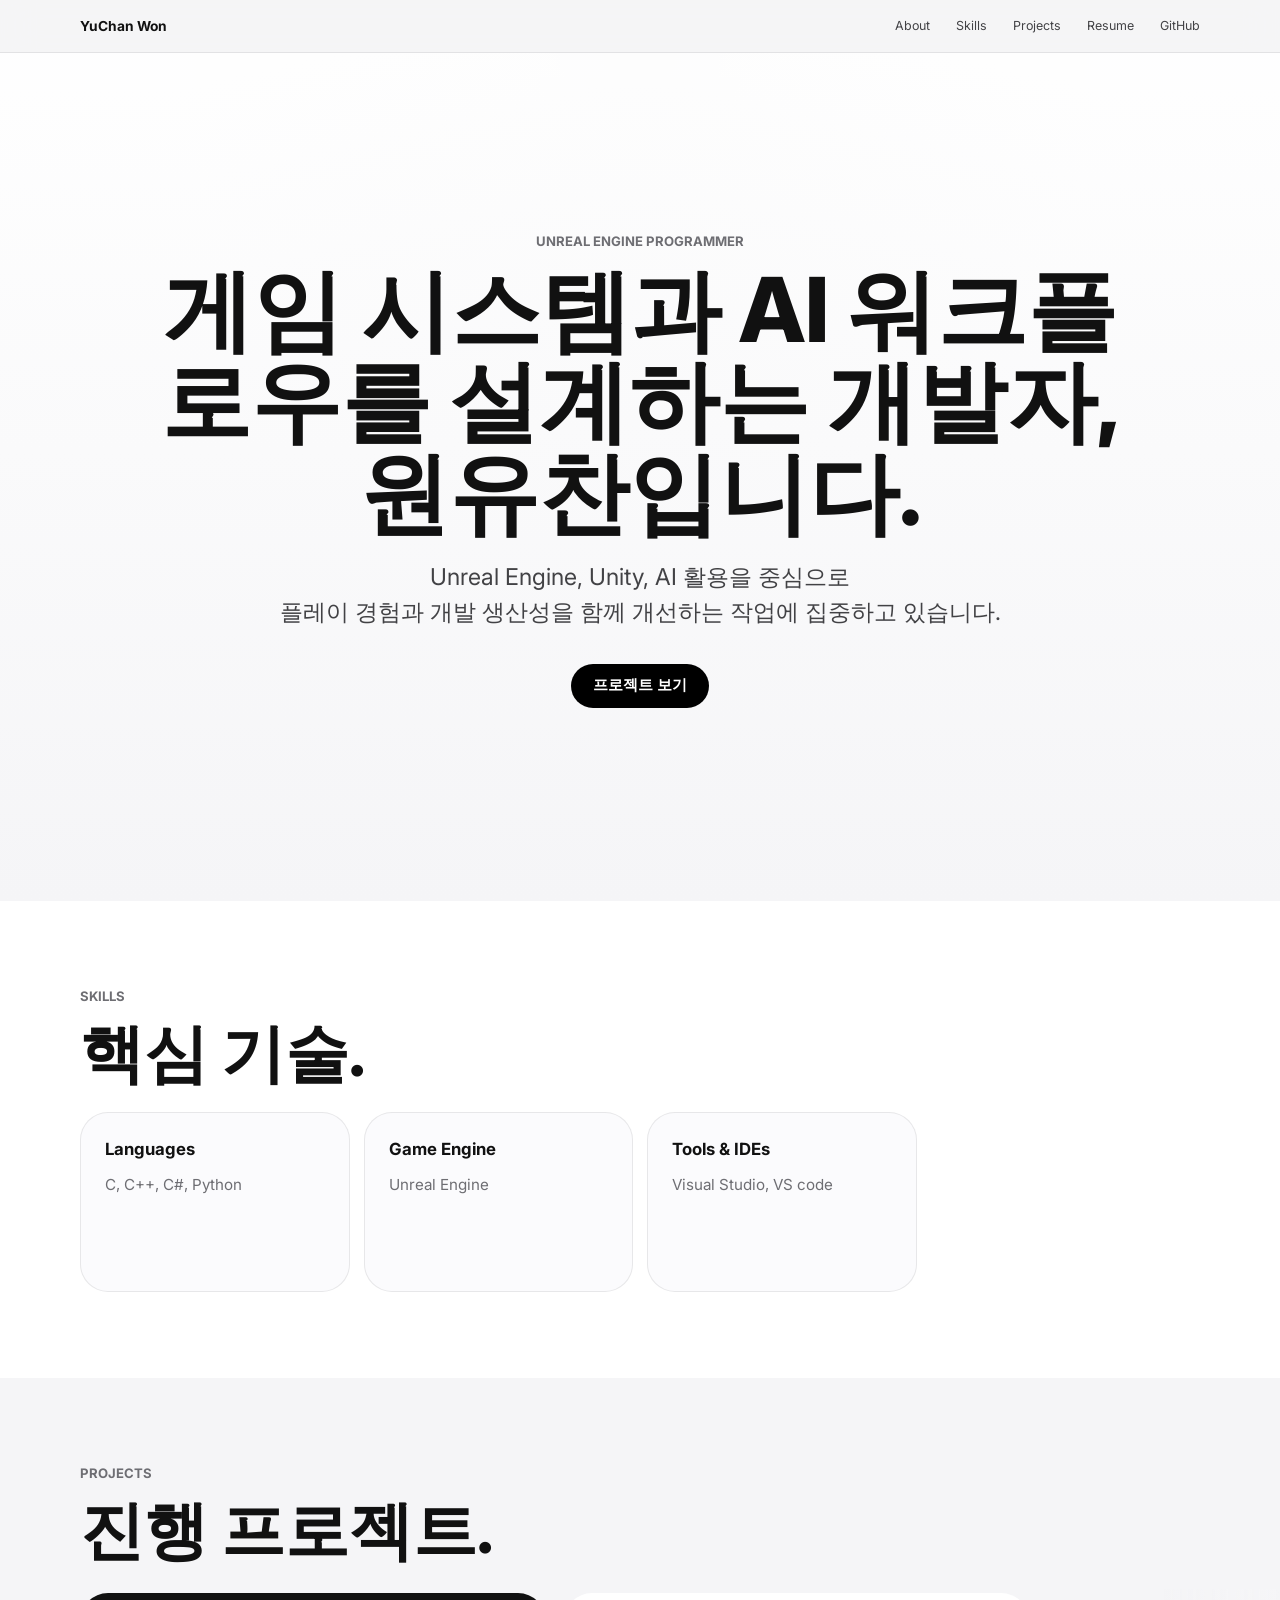
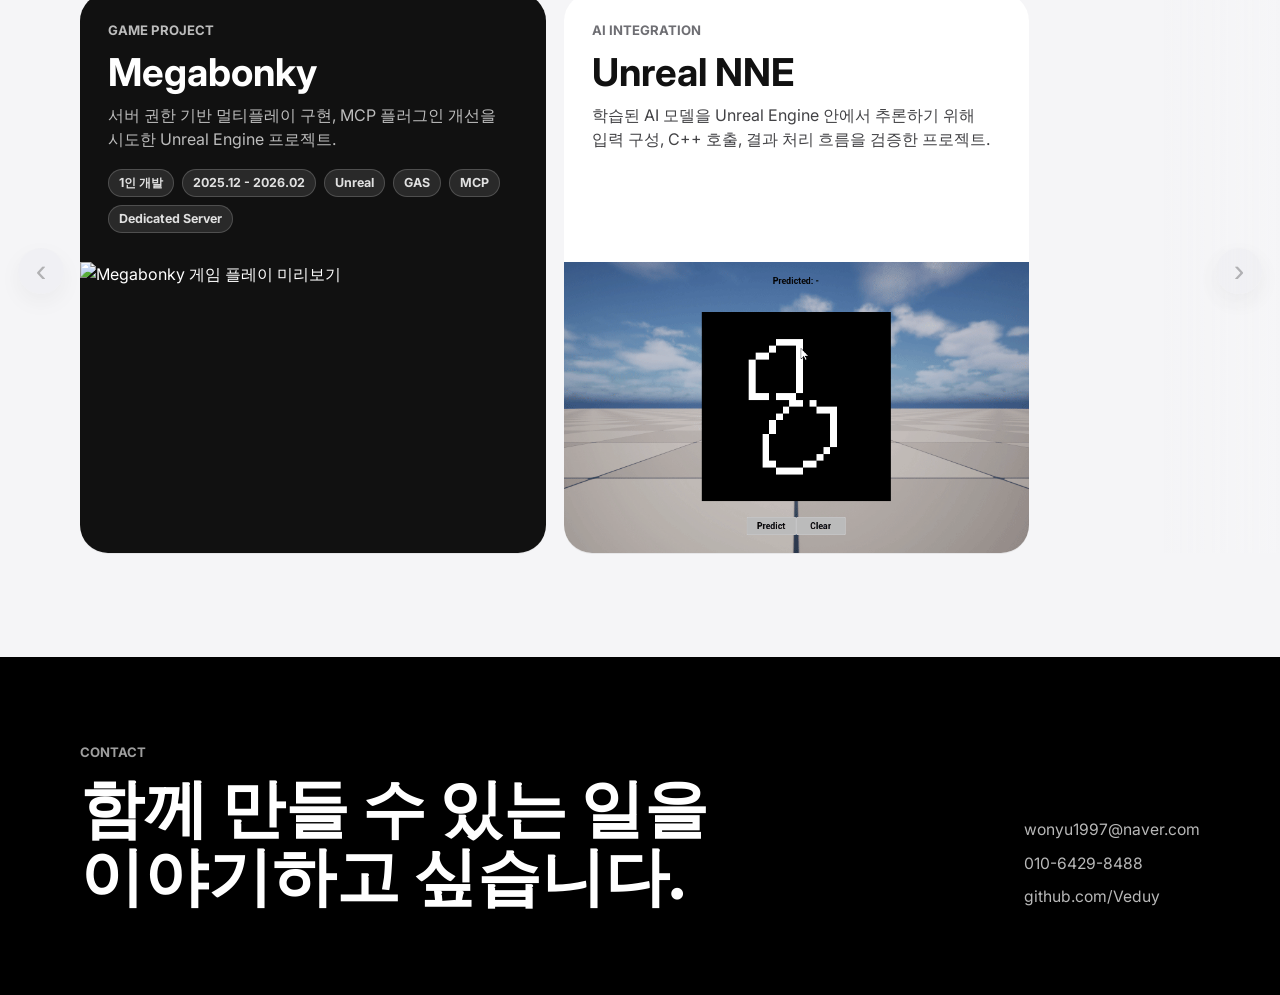
==== index.html @ 1177d0fa "자기소개서" ====
<!DOCTYPE html>
<html lang="ko">

<head>
  <meta charset="UTF-8" />
  <meta name="viewport" content="width=device-width, initial-scale=1.0" />
  <title>YuChan Won</title>
  <link rel="preconnect" href="https://fonts.googleapis.com">
  <link rel="preconnect" href="https://fonts.gstatic.com" crossorigin>
  <link href="https://fonts.googleapis.com/css2?family=Inter:wght@400;500;600;700;800&display=swap" rel="stylesheet">
  <link rel="stylesheet" as="style" crossorigin
    href="https://cdn.jsdelivr.net/gh/orioncactus/pretendard@v1.3.9/dist/web/static/pretendard.css" />
  <link rel="stylesheet" href="style.css" />
</head>

<body>
  <nav class="nav">
    <div class="nav-inner">
      <a href="index.html" class="nav-logo">YuChan Won</a>
      <div class="nav-links">
        <a href="#about">About</a>
        <a href="#skills">Skills</a>
        <a href="#projects">Projects</a>
        <a href="resume.html">Resume</a>
        <a href="https://github.com/Veduy" target="_blank" rel="noopener">GitHub</a>
      </div>
    </div>
  </nav>

  <main>
    <section class="hero" id="about">
      <div class="hero-inner">
        <p class="eyebrow">Unreal Engine Programmer</p>
        <h1>게임 시스템과 AI 워크플로우를 설계하는 개발자, 원유찬입니다.</h1>
        <p class="hero-copy">
          Unreal Engine, Unity, AI 활용을 중심으로</br> 플레이 경험과 개발 생산성을 함께 개선하는 작업에 집중하고 있습니다.
        </p>
        <div class="hero-actions">
          <a class="btn btn-dark" href="#projects">프로젝트 보기</a>
        </div>
      </div>
    </section>

    <section class="section section-muted" id="skills">
      <div class="section-inner">
        <div class="section-heading">
          <p class="section-kicker">Skills</p>
          <h2>핵심 기술.</h2>
        </div>
        <div class="skills-grid">
          <article class="skill-card">
            <h3>Languages</h3>
            <p>C, C++, C#, Python</p>
          </article>
          <article class="skill-card">
            <h3>Game Engine</h3>
            <p>Unreal Engine</p>
          </article>
          <article class="skill-card">
            <h3>Tools & IDEs</h3>
            <p>Visual Studio, VS code</p>
          </article>
        </div>
      </div>
    </section>

    <section class="section" id="projects">
      <div class="section-inner">
        <div class="section-heading">
          <p class="section-kicker">Projects</p>
          <h2>진행 프로젝트.</h2>
        </div>

        <div class="project-carousel" data-carousel>
          <div class="project-row">
            
            <a class="project-tile project-tile-dark" href="project-megabonky.html" aria-label="Megabonky 상세 페이지로 이동">
              <div>
                <p class="tile-kicker">Game Project</p>
                <h3>Megabonky</h3>
                <p>서버 권한 기반 멀티플레이 구현, MCP 플러그인 개선을 시도한 Unreal Engine 프로젝트.</p>
                <div class="project-tags" aria-label="사용 기술">
                  <span>1인 개발</span>
                  <span>2025.12 - 2026.02</span>
                  <span>Unreal</span>
                  <span>GAS</span>
                  <span>MCP</span>
                  <span>Dedicated Server</span>
                </div>
              </div>
              <img src="images/megabonky_thumbnail.gif" alt="Megabonky 게임 플레이 미리보기">
            </a>

            <a class="project-tile" href="project-unreal-nne.html" aria-label="Unreal NNE 상세 페이지로 이동">
              <div>
                <p class="tile-kicker">AI Integration</p>
                <h3>Unreal NNE</h3>
                <p>학습된 AI 모델을 Unreal Engine 안에서 추론하기 위해 입력 구성, C++ 호출, 결과 처리 흐름을 검증한 프로젝트.</p>
              </div>
              <img src="images/MNIST.gif" alt="Unreal NNE MNIST 추론 화면">
            </a>

          </div>

          <div class="carousel-controls" aria-label="Project carousel controls">
            <button class="carousel-button" type="button" aria-label="Previous project" data-carousel-prev>
              <span aria-hidden="true">&#8249;</span>
            </button>
            <button class="carousel-button" type="button" aria-label="Next project" data-carousel-next>
              <span aria-hidden="true">&#8250;</span>
            </button>
          </div>
        </div>
      </div>
    </section>

    <section class="contact-section">
      <div class="section-inner contact-inner">
        <div>
          <p class="section-kicker">Contact</p>
          <h2>함께 만들 수 있는 일을 이야기하고 싶습니다.</h2>
        </div>
        <div class="contact-links">
          <a href="mailto:wonyu1997@naver.com">wonyu1997@naver.com</a>
          <a href="tel:01064298488">010-6429-8488</a>
          <a href="https://github.com/Veduy" target="_blank" rel="noopener">github.com/Veduy</a>
        </div>
      </div>
    </section>
  </main>
  <script>
    document.querySelectorAll("[data-carousel]").forEach((carousel) => {
      const row = carousel.querySelector(".project-row");
      const previous = carousel.querySelector("[data-carousel-prev]");
      const next = carousel.querySelector("[data-carousel-next]");

      if (!row || !previous || !next) {
        return;
      }

      const updateControls = () => {
        const maxScroll = row.scrollWidth - row.clientWidth;
        previous.disabled = row.scrollLeft <= 2;
        next.disabled = row.scrollLeft >= maxScroll - 2;
      };

      const scrollByCard = (direction) => {
        const tile = row.querySelector(".project-tile");
        const gap = parseFloat(getComputedStyle(row).columnGap || 0);
        const amount = tile ? tile.getBoundingClientRect().width + gap : row.clientWidth * 0.8;
        row.scrollBy({ left: amount * direction, behavior: "smooth" });
      };

      previous.addEventListener("click", () => scrollByCard(-1));
      next.addEventListener("click", () => scrollByCard(1));
      row.addEventListener("scroll", updateControls, { passive: true });
      window.addEventListener("resize", updateControls);
      updateControls();
    });
  </script>
</body>

</html>
---- style.css ----
:root {
  --bg: #f5f5f7;
  --surface: #ffffff;
  --surface-soft: #fbfbfd;
  --text: #111111;
  --muted: #6e6e73;
  --muted-strong: #424245;
  --line: #d2d2d7;
  --dark: #000000;
  --radius: 28px;
  --shadow: 0 24px 70px rgba(0, 0, 0, 0.08);
  --transition: 220ms ease;
}

* {
  box-sizing: border-box;
}

html {
  scroll-behavior: smooth;
}

body {
  margin: 0;
  font-family: "Inter", "Pretendard Variable", Pretendard, -apple-system, BlinkMacSystemFont, system-ui, sans-serif;
  color: var(--text);
  background: var(--bg);
  line-height: 1.5;
  letter-spacing: 0;
}

img {
  max-width: 100%;
}

a {
  color: inherit;
  text-decoration: none;
}

.nav {
  position: sticky;
  top: 0;
  z-index: 10;
  background: rgba(245, 245, 247, 0.78);
  border-bottom: 1px solid rgba(0, 0, 0, 0.08);
  backdrop-filter: blur(18px);
  -webkit-backdrop-filter: blur(18px);
}

.nav-inner {
  width: min(1120px, calc(100% - 40px));
  height: 52px;
  margin: 0 auto;
  display: flex;
  align-items: center;
  justify-content: space-between;
}

.nav-logo {
  font-size: 0.86rem;
  font-weight: 700;
}

.nav-links {
  display: flex;
  align-items: center;
  gap: 26px;
}

.nav-links a {
  font-size: 0.78rem;
  color: var(--muted-strong);
  transition: color var(--transition);
}

.nav-links a:hover {
  color: var(--text);
}

.hero {
  min-height: calc(100vh - 52px);
  display: flex;
  align-items: center;
  justify-content: center;
  padding: 72px 20px 86px;
  background:
    linear-gradient(180deg, rgba(255, 255, 255, 0.94), rgba(245, 245, 247, 0.9)),
    radial-gradient(circle at 50% 0%, rgba(0, 0, 0, 0.08), transparent 44%);
}

.hero-inner {
  width: min(980px, 100%);
  text-align: center;
  animation: fadeUp 700ms ease both;
}

.eyebrow,
.section-kicker,
.tile-kicker,
.detail-kicker {
  margin: 0 0 12px;
  color: var(--muted);
  font-size: 0.82rem;
  font-weight: 700;
  letter-spacing: 0;
  text-transform: uppercase;
}

h1,
h2,
h3,
p {
  margin-top: 0;
}

h1 {
  margin-bottom: 22px;
  font-size: clamp(3rem, 7vw, 6.8rem);
  font-weight: 800;
  line-height: 1.02;
}

.hero-copy {
  max-width: 760px;
  margin: 0 auto;
  color: var(--muted-strong);
  font-size: clamp(1.06rem, 2vw, 1.45rem);
  word-break: keep-all;
}

.hero-actions {
  margin-top: 34px;
  display: flex;
  justify-content: center;
  gap: 12px;
  flex-wrap: wrap;
}

.btn {
  min-height: 44px;
  display: inline-flex;
  align-items: center;
  justify-content: center;
  padding: 0 22px;
  border-radius: 999px;
  font-size: 0.95rem;
  font-weight: 700;
  transition: transform var(--transition), background var(--transition), color var(--transition);
}

.btn:hover {
  transform: translateY(-2px);
}

.btn-dark {
  color: #ffffff;
  background: var(--dark);
}

.btn-light {
  color: var(--text);
  background: #ffffff;
  border: 1px solid var(--line);
}

.section {
  padding: 86px 20px;
}

.section-muted {
  background: #ffffff;
}

.section-inner {
  width: min(1120px, 100%);
  margin: 0 auto;
}

.section-heading {
  margin-bottom: 26px;
}

.section-heading h2,
.contact-inner h2 {
  max-width: 760px;
  margin-bottom: 0;
  font-size: clamp(2.25rem, 5vw, 4.4rem);
  font-weight: 800;
  line-height: 1.05;
  word-break: keep-all;
}

.skills-grid {
  display: grid;
  grid-template-columns: repeat(4, 1fr);
  gap: 14px;
}

.skill-card {
  min-height: 180px;
  padding: 24px;
  border: 1px solid rgba(0, 0, 0, 0.08);
  border-radius: var(--radius);
  background: var(--surface-soft);
  transition: transform var(--transition), box-shadow var(--transition);
}

.skill-card:hover {
  transform: translateY(-4px);
  box-shadow: var(--shadow);
}

.skill-card h3 {
  margin-bottom: 12px;
  font-size: 1.05rem;
}

.skill-card p {
  margin-bottom: 0;
  color: var(--muted);
  font-size: 0.95rem;
}

.project-carousel {
  position: relative;
  --carousel-side: max(20px, calc((100vw - 1120px) / 2));
  --carousel-gap: 18px;
  --carousel-visible: calc(100vw - var(--carousel-side));
  margin-right: calc(var(--carousel-side) * -1);
}

.project-carousel::after {
  position: absolute;
  top: 0;
  right: 0;
  bottom: 18px;
  width: min(120px, 14vw);
  pointer-events: none;
  content: "";
  background: linear-gradient(90deg, rgba(245, 245, 247, 0), var(--bg));
}

.project-row {
  display: grid;
  grid-auto-flow: column;
  grid-auto-columns: clamp(420px, calc((var(--carousel-visible) - (var(--carousel-gap) * 2)) / 2.5), 560px);
  gap: var(--carousel-gap);
  overflow-x: auto;
  padding: 4px var(--carousel-side) 18px 0;
  scroll-snap-type: x mandatory;
  scroll-padding-left: 0;
  scrollbar-width: none;
}

.project-row::-webkit-scrollbar {
  display: none;
}

.carousel-controls {
  position: absolute;
  top: calc(50% - 9px);
  left: calc(var(--carousel-side) * -1 + 18px);
  right: 18px;
  z-index: 2;
  display: flex;
  justify-content: space-between;
  pointer-events: none;
  transform: translateY(-50%);
}

.carousel-button {
  width: 46px;
  height: 46px;
  display: inline-flex;
  align-items: center;
  justify-content: center;
  border: 0;
  border-radius: 50%;
  color: var(--muted-strong);
  background: rgba(232, 232, 237, 0.92);
  box-shadow: 0 8px 24px rgba(0, 0, 0, 0.12);
  cursor: pointer;
  pointer-events: auto;
  transition: background var(--transition), color var(--transition), transform var(--transition), opacity var(--transition);
}

.carousel-button span {
  display: block;
  margin-top: -2px;
  font-size: 2rem;
  line-height: 1;
}

.carousel-button:hover:not(:disabled) {
  color: var(--text);
  background: #d9d9df;
  transform: scale(1.04);
}

.carousel-button:disabled {
  cursor: default;
  opacity: 0.38;
}

.project-tile {
  min-height: 560px;
  display: flex;
  flex-direction: column;
  justify-content: space-between;
  overflow: hidden;
  scroll-snap-align: start;
  border-radius: var(--radius);
  background: #ffffff;
  box-shadow: 0 1px 0 rgba(0, 0, 0, 0.06);
  transition: transform var(--transition), box-shadow var(--transition);
}

.project-tile:hover {
  transform: translateY(-6px);
  box-shadow: var(--shadow);
}

.project-tile>div {
  padding: 28px 28px 18px;
}

.project-tile h3 {
  margin-bottom: 10px;
  font-size: clamp(1.85rem, 3vw, 2.55rem);
  line-height: 1.05;
}

.project-tile p:not(.tile-kicker) {
  margin-bottom: 0;
  color: var(--muted-strong);
  font-size: 1rem;
  word-break: keep-all;
}

.project-tags {
  display: flex;
  flex-wrap: wrap;
  gap: 8px;
  margin-top: 18px;
}

.project-tags span {
  display: inline-flex;
  align-items: center;
  min-height: 28px;
  padding: 5px 10px;
  border: 1px solid rgba(17, 17, 17, 0.1);
  border-radius: 999px;
  color: var(--muted-strong);
  background: rgba(17, 17, 17, 0.04);
  font-size: 0.78rem;
  font-weight: 700;
  line-height: 1;
  white-space: nowrap;
}

.project-tile img {
  width: 100%;
  aspect-ratio: 16 / 10;
  object-fit: cover;
  display: block;
}

.project-tile-dark {
  color: #ffffff;
  background: #111111;
}

.project-tile-dark .tile-kicker,
.project-tile-dark p:not(.tile-kicker) {
  color: rgba(255, 255, 255, 0.72);
}

.project-tile-dark .project-tags span {
  border-color: rgba(255, 255, 255, 0.18);
  color: rgba(255, 255, 255, 0.86);
  background: rgba(255, 255, 255, 0.1);
}

.contact-section {
  padding: 86px 20px;
  color: #ffffff;
  background: #000000;
}

.contact-inner {
  display: grid;
  grid-template-columns: 1fr auto;
  gap: 42px;
  align-items: end;
}

.contact-inner .section-kicker {
  color: rgba(255, 255, 255, 0.62);
}

.contact-links {
  display: flex;
  flex-direction: column;
  gap: 10px;
  align-items: flex-start;
}

.contact-links a,
.contact-links span {
  color: rgba(255, 255, 255, 0.72);
  font-size: 0.98rem;
  transition: color var(--transition);
}

.contact-links a:hover {
  color: #ffffff;
}

.detail-hero {
  padding: 86px 20px 48px;
  background: #ffffff;
}

.detail-hero-inner,
.detail-content {
  width: min(980px, 100%);
  margin: 0 auto;
}

.back-link {
  display: inline-flex;
  margin-bottom: 42px;
  color: var(--muted);
  font-size: 0.92rem;
  font-weight: 700;
}

.back-link:hover {
  color: var(--text);
}

.detail-title {
  margin-bottom: 20px;
  font-size: clamp(3.3rem, 8vw, 7rem);
  font-weight: 800;
  line-height: 0.98;
}

.detail-summary {
  max-width: 760px;
  margin-bottom: 28px;
  color: var(--muted-strong);
  font-size: clamp(1.08rem, 2vw, 1.4rem);
  word-break: keep-all;
}

.detail-meta {
  display: flex;
  gap: 10px;
  flex-wrap: wrap;
}

.detail-meta span {
  padding: 8px 13px;
  border-radius: 999px;
  color: var(--muted-strong);
  background: var(--bg);
  font-size: 0.82rem;
  font-weight: 700;
}

.detail-actions {
  margin-top: 24px;
}

.detail-cover {
  width: min(1120px, calc(100% - 40px));
  margin: 0 auto;
  overflow: hidden;
  border-radius: var(--radius);
  background: #111111;
}

.detail-cover img {
  width: 100%;
  display: block;
}

.detail-content {
  padding: 72px 20px 96px;
}

.detail-block {
  padding: 34px 0;
  border-bottom: 1px solid var(--line);
}

.detail-block:first-child {
  padding-top: 0;
}

.detail-block h2 {
  margin-bottom: 16px;
  font-size: clamp(1.8rem, 3vw, 2.6rem);
}

.detail-block p,
.detail-block li {
  color: var(--muted-strong);
  font-size: 1.05rem;
  word-break: keep-all;
}

.detail-list {
  margin: 0;
  padding: 0;
  list-style: none;
  display: grid;
  gap: 12px;
}

.detail-list li {
  padding: 18px;
  border-radius: 18px;
  background: #ffffff;
  border: 1px solid rgba(0, 0, 0, 0.08);
}

.sub-list {
  margin: 14px 0 0;
  padding: 0;
  list-style: none;
  display: grid;
  gap: 10px;
}

.sub-list li {
  padding: 13px 14px;
  border: 0;
  border-left: 3px solid #111111;
  border-radius: 8px;
  background: var(--surface-soft);
}

.sub-list b {
  display: block;
  margin-bottom: 5px;
  color: var(--text);
  font-size: 0.95rem;
  line-height: 1.35;
}

.sub-list p {
  margin: 0;
  color: var(--muted-strong);
  font-size: 0.92rem;
  line-height: 1.65;
}

.feature-with-media {
  display: grid;
  grid-template-columns: minmax(0, 1fr) minmax(280px, 42%);
  gap: 18px;
  align-items: stretch;
  margin-top: 14px;
}

.feature-with-media .sub-list {
  margin-top: 0;
}

.feature-media {
  min-height: 100%;
  margin: 0;
  overflow: hidden;
  border-radius: 14px;
  border: 1px solid rgba(0, 0, 0, 0.08);
  background: #111111;
}

.feature-media img {
  width: 100%;
  height: 100%;
  min-height: 260px;
  display: block;
  object-fit: cover;
}

.media-grid {
  display: grid;
  grid-template-columns: repeat(2, 1fr);
  gap: 14px;
}

.media-grid img,
.wide-media {
  width: 100%;
  display: block;
  border-radius: 18px;
  border: 1px solid rgba(0, 0, 0, 0.08);
  background: #ffffff;
}

@keyframes fadeUp {
  from {
    opacity: 0;
    transform: translateY(18px);
  }

  to {
    opacity: 1;
    transform: translateY(0);
  }
}

@media (max-width: 820px) {
  .nav-inner {
    width: min(100% - 28px, 1120px);
  }

  .nav-links {
    gap: 14px;
  }

  .nav-links a {
    font-size: 0.72rem;
  }

  .hero {
    min-height: auto;
    padding-top: 82px;
  }

  .skills-grid {
    grid-template-columns: repeat(2, 1fr);
  }

  .contact-inner {
    grid-template-columns: 1fr;
    align-items: start;
  }

  .media-grid {
    grid-template-columns: 1fr;
  }

  .feature-with-media {
    grid-template-columns: 1fr;
  }

  .feature-media img {
    min-height: 0;
    height: auto;
  }
}

@media (max-width: 560px) {
  .nav-logo {
    display: none;
  }

  .nav-inner {
    justify-content: center;
  }

  .nav-links {
    width: 100%;
    justify-content: space-between;
    gap: 8px;
  }

  .nav-links a {
    font-size: 0.68rem;
  }

  .hero,
  .section,
  .contact-section {
    padding-left: 16px;
    padding-right: 16px;
  }

  .hero-actions {
    flex-direction: column;
  }

  .btn {
    width: 100%;
  }

  .skills-grid {
    grid-template-columns: 1fr;
  }

  .project-carousel {
    --carousel-side: 16px;
    margin-right: -16px;
  }

  .project-carousel::after {
    bottom: 18px;
    width: 52px;
  }

  .project-row {
    grid-auto-columns: minmax(278px, 86vw);
    padding-right: 16px;
  }

  .project-tile {
    min-height: 500px;
  }

  .carousel-controls {
    left: calc(var(--carousel-side) * -1 + 10px);
    right: 10px;
  }

  .carousel-button {
    width: 40px;
    height: 40px;
  }

  .project-tile>div {
    padding: 24px;
  }

  .detail-cover {
    width: calc(100% - 32px);
  }
}
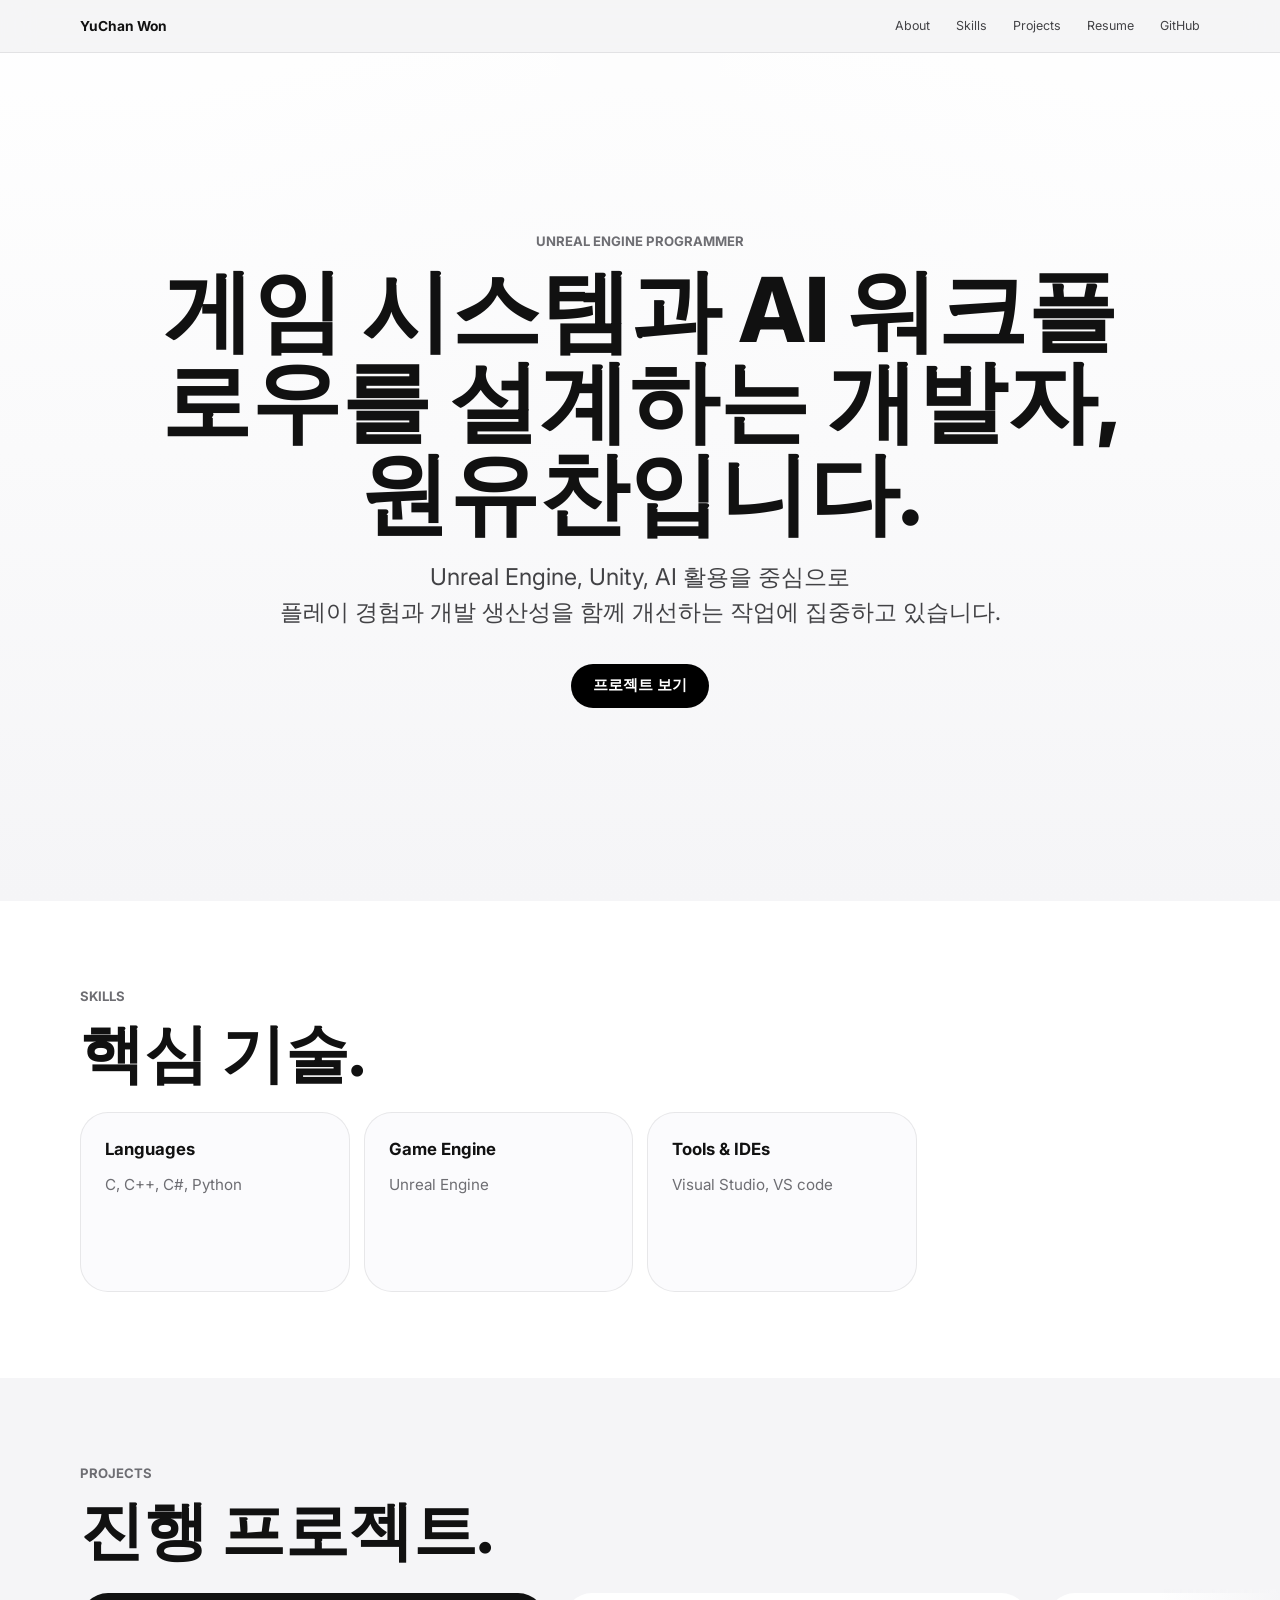
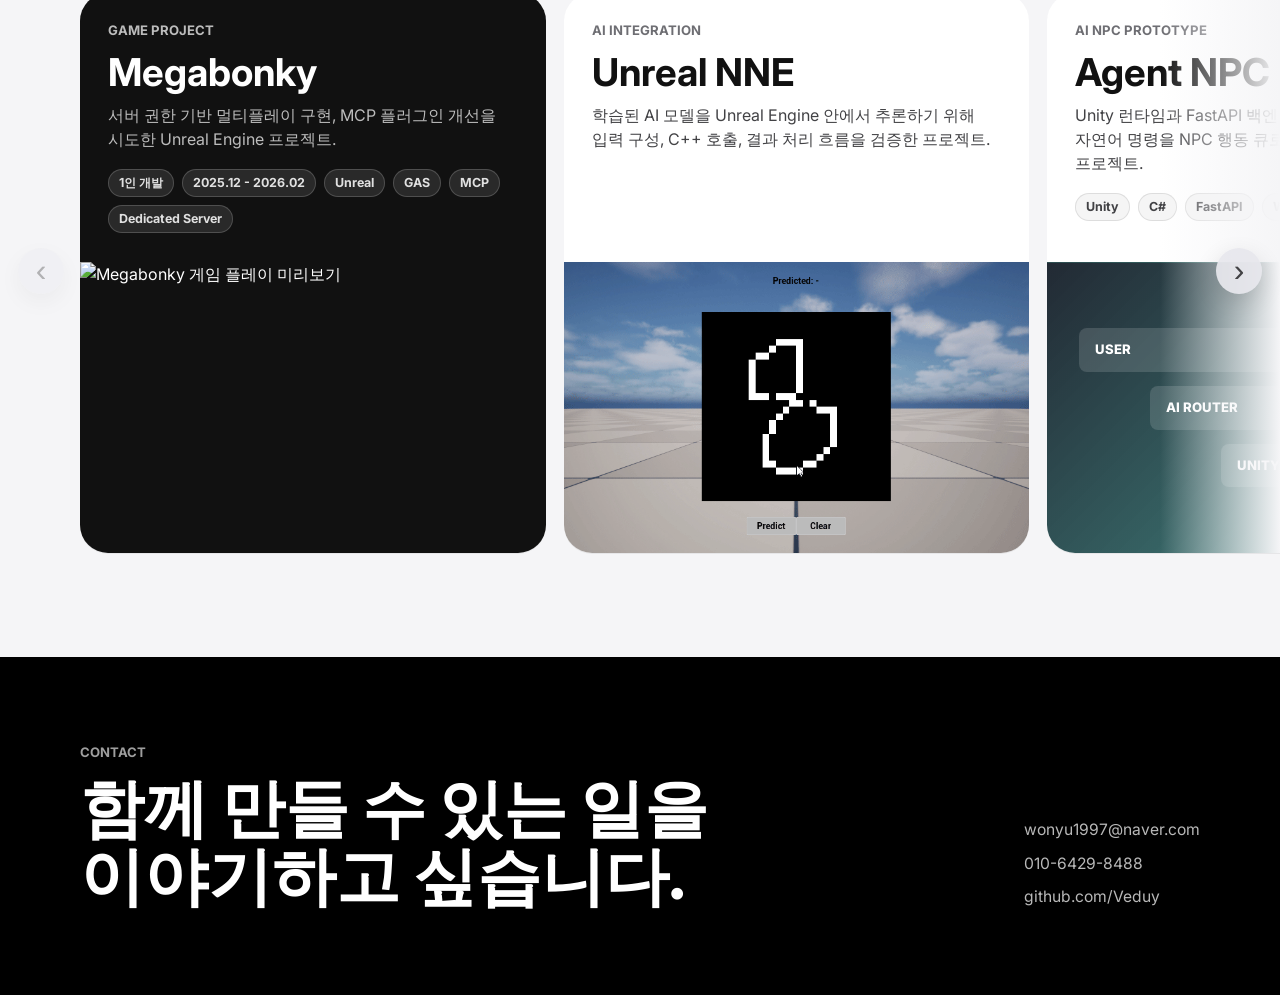
==== commit 938d8e52: "agent npc 페이지 생성" ====
--- a/index.html
+++ b/index.html
@@ -100,6 +100,26 @@
               <img src="images/MNIST.gif" alt="Unreal NNE MNIST 추론 화면">
             </a>
 
+            <a class="project-tile" href="project-agent-npc.html" aria-label="Agent NPC 상세 페이지로 이동">
+              <div>
+                <p class="tile-kicker">AI NPC Prototype</p>
+                <h3>Agent NPC</h3>
+                <p>Unity 런타임과 FastAPI 백엔드를 WebSocket으로 연결해 자연어 명령을 NPC 행동 큐로 변환하는 지능형 NPC MVP 프로젝트.</p>
+                <div class="project-tags" aria-label="사용 기술">
+                  <span>Unity</span>
+                  <span>C#</span>
+                  <span>FastAPI</span>
+                  <span>WebSocket</span>
+                  <span>OpenAI</span>
+                </div>
+              </div>
+              <div class="project-visual project-visual-agent" aria-hidden="true">
+                <span>USER</span>
+                <span>AI ROUTER</span>
+                <span>UNITY NPC</span>
+              </div>
+            </a>
+
           </div>
 
           <div class="carousel-controls" aria-label="Project carousel controls">
--- a/style.css
+++ b/style.css
@@ -367,6 +367,46 @@
   display: block;
 }
 
+.project-visual {
+  width: 100%;
+  aspect-ratio: 16 / 10;
+  display: grid;
+  gap: 14px;
+  align-content: center;
+  padding: 32px;
+  border-top: 1px solid rgba(0, 0, 0, 0.08);
+}
+
+.project-tile>.project-visual {
+  padding: 32px;
+}
+
+.project-visual span {
+  display: block;
+  width: min(260px, 86%);
+  padding: 12px 16px;
+  border-radius: 8px;
+  color: #ffffff;
+  background: rgba(255, 255, 255, 0.14);
+  font-size: 0.82rem;
+  font-weight: 800;
+  letter-spacing: 0;
+}
+
+.project-visual span:nth-child(2) {
+  justify-self: center;
+}
+
+.project-visual span:nth-child(3) {
+  justify-self: end;
+}
+
+.project-visual-agent {
+  background:
+    linear-gradient(135deg, rgba(20, 28, 39, 0.94), rgba(20, 120, 110, 0.78)),
+    repeating-linear-gradient(90deg, rgba(255, 255, 255, 0.1) 0 1px, transparent 1px 48px);
+}
+
 .project-tile-dark {
   color: #ffffff;
   background: #111111;
@@ -603,6 +643,44 @@
   background: #ffffff;
 }
 
+.system-flow {
+  display: grid;
+  grid-template-columns: repeat(3, minmax(0, 1fr));
+  gap: 16px;
+}
+
+.system-flow>div {
+  min-height: 180px;
+  padding: 22px;
+  border: 1px solid rgba(0, 0, 0, 0.08);
+  border-radius: 8px;
+  background: #ffffff;
+}
+
+.system-flow span {
+  display: inline-grid;
+  width: 34px;
+  height: 34px;
+  margin-bottom: 18px;
+  place-items: center;
+  border-radius: 50%;
+  color: #ffffff;
+  background: #111111;
+  font-size: 0.9rem;
+  font-weight: 800;
+}
+
+.system-flow strong {
+  display: block;
+  margin-bottom: 10px;
+  font-size: 1rem;
+}
+
+.system-flow p {
+  margin-bottom: 0;
+  color: var(--muted-strong);
+}
+
 @keyframes fadeUp {
   from {
     opacity: 0;
@@ -730,4 +808,8 @@
   .detail-cover {
     width: calc(100% - 32px);
   }
-}
+
+  .system-flow {
+    grid-template-columns: 1fr;
+  }
+}
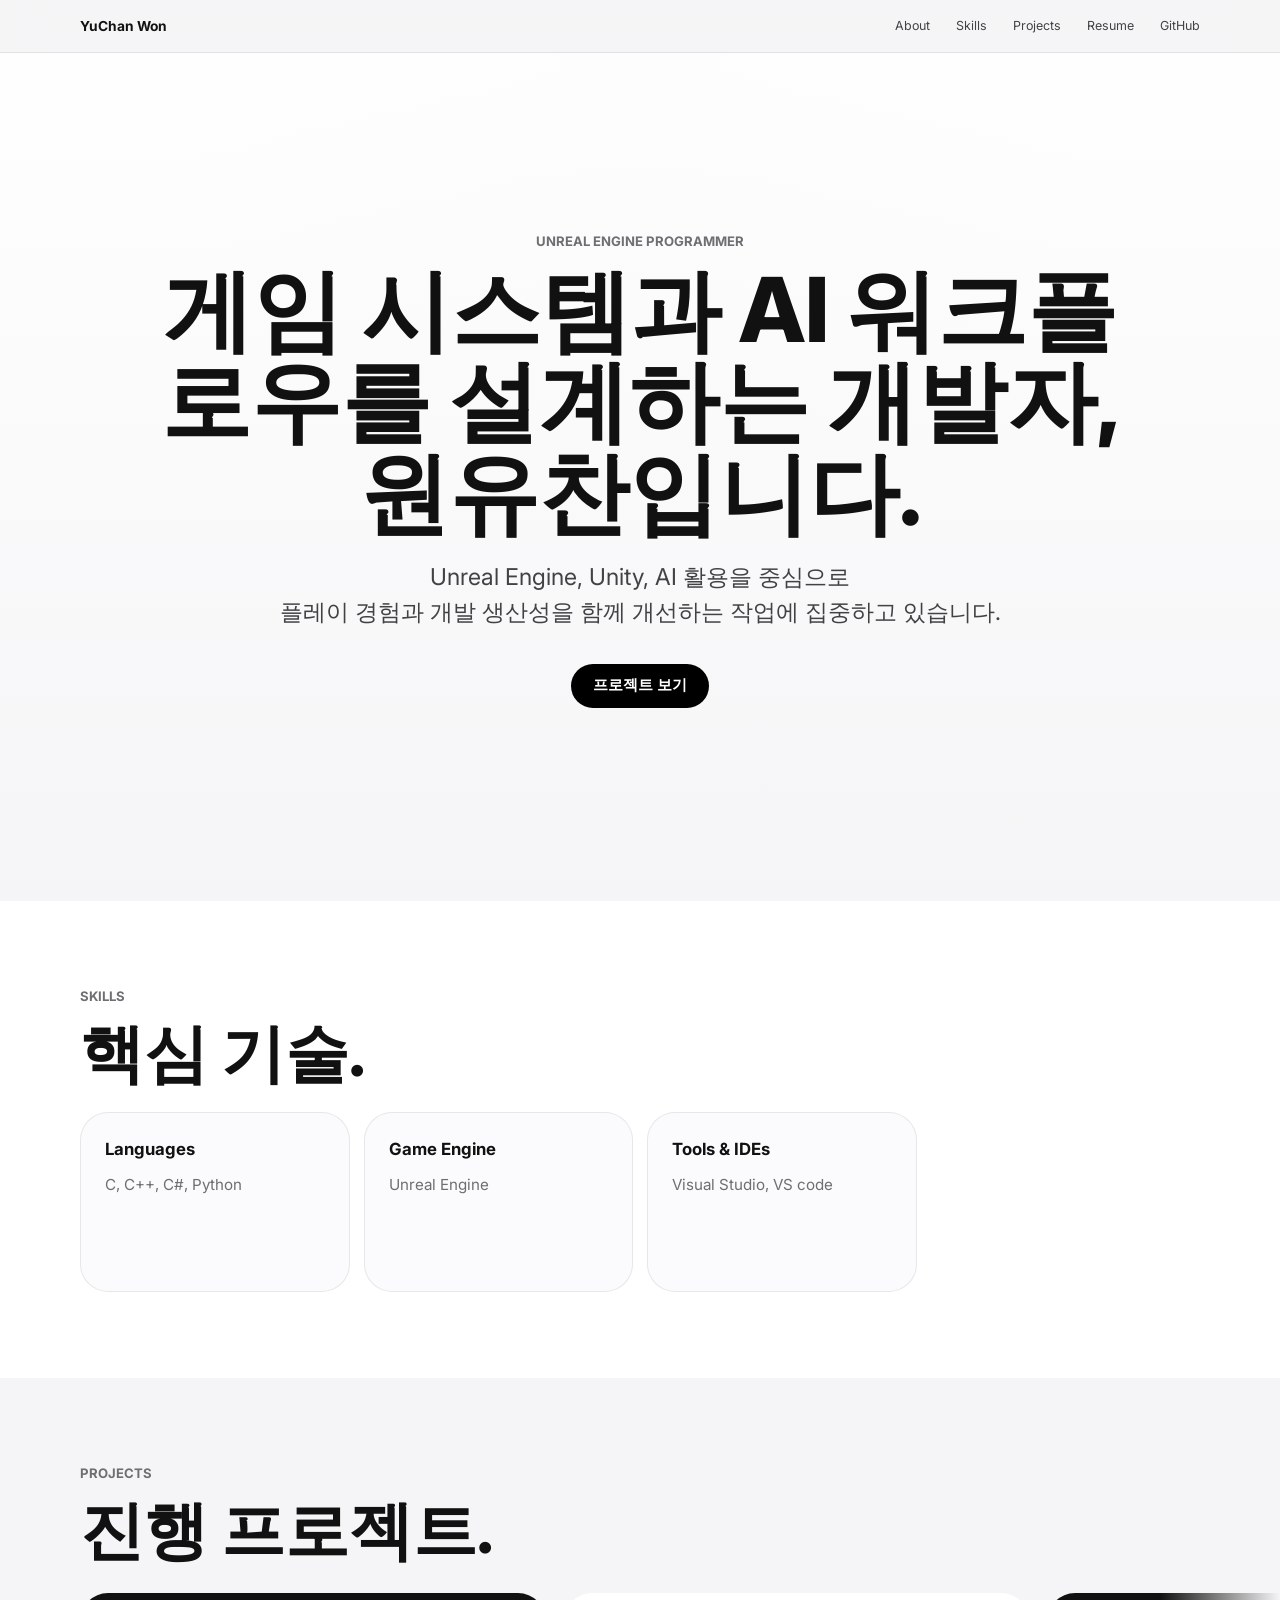
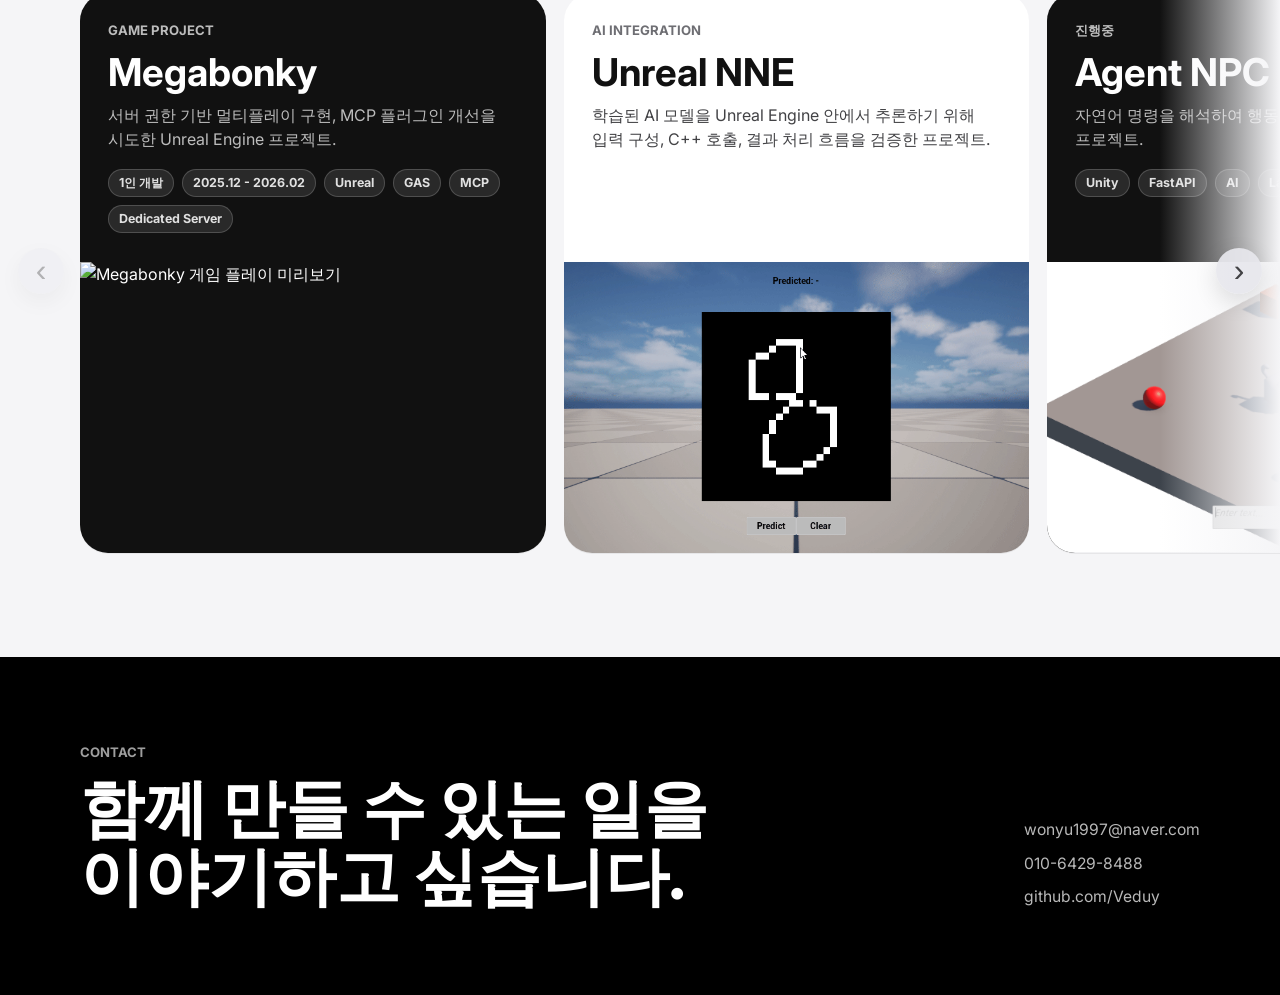
==== commit bbfafd6f: "썸네일 추가" ====
--- a/index.html
+++ b/index.html
@@ -100,24 +100,19 @@
               <img src="images/MNIST.gif" alt="Unreal NNE MNIST 추론 화면">
             </a>
 
-            <a class="project-tile" href="project-agent-npc.html" aria-label="Agent NPC 상세 페이지로 이동">
+            <a class="project-tile project-tile-dark" href="project-agent-npc.html" aria-label="Agent NPC 상세 페이지로 이동">
               <div>
-                <p class="tile-kicker">AI NPC Prototype</p>
+                <p class="tile-kicker">진행중</p>
                 <h3>Agent NPC</h3>
-                <p>Unity 런타임과 FastAPI 백엔드를 WebSocket으로 연결해 자연어 명령을 NPC 행동 큐로 변환하는 지능형 NPC MVP 프로젝트.</p>
+                <p>자연어 명령을 해석하여 행동할수 있는 지능형 NPC 토이 프로젝트.</p>
                 <div class="project-tags" aria-label="사용 기술">
                   <span>Unity</span>
-                  <span>C#</span>
                   <span>FastAPI</span>
-                  <span>WebSocket</span>
-                  <span>OpenAI</span>
+                  <span>AI</span>
+                  <span>Langchain</span>
                 </div>
               </div>
-              <div class="project-visual project-visual-agent" aria-hidden="true">
-                <span>USER</span>
-                <span>AI ROUTER</span>
-                <span>UNITY NPC</span>
-              </div>
+              <img src="images/agent_npc_thumbnail.gif" alt="테스트 화면">
             </a>
 
           </div>
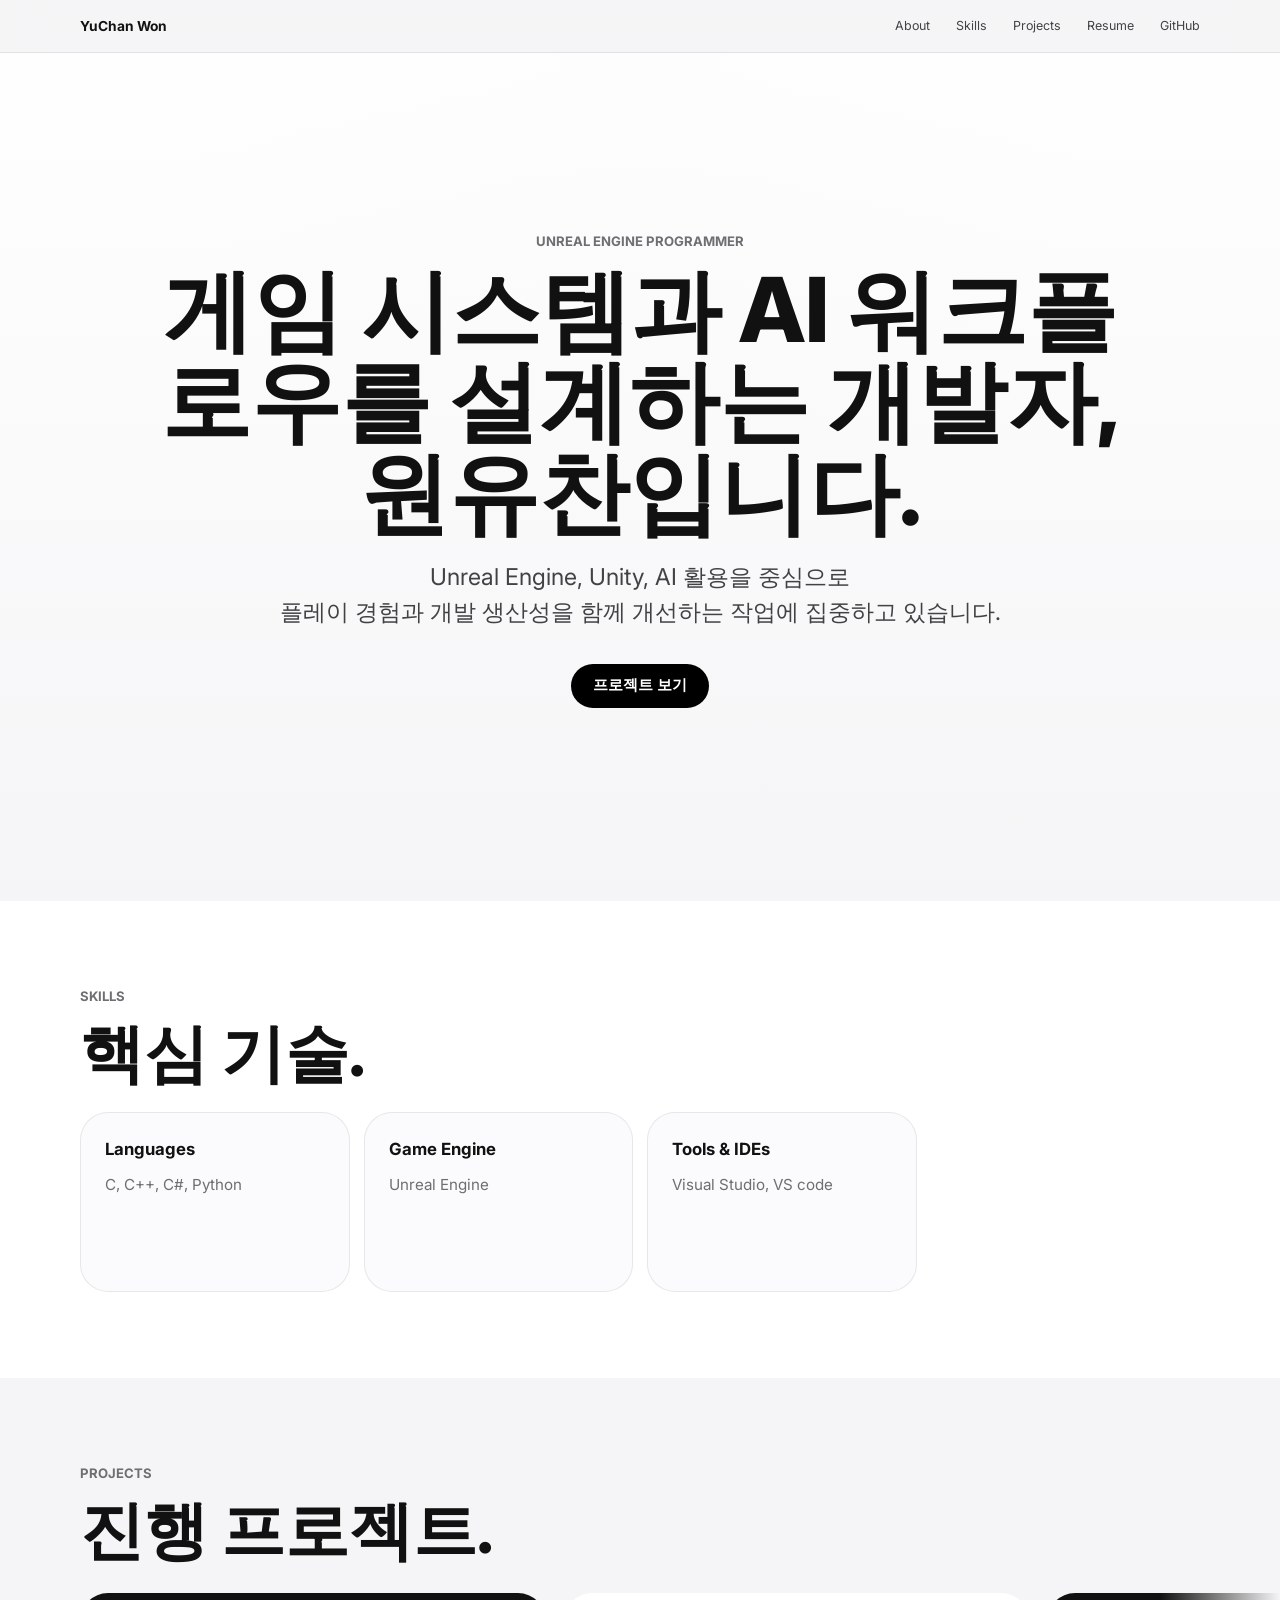
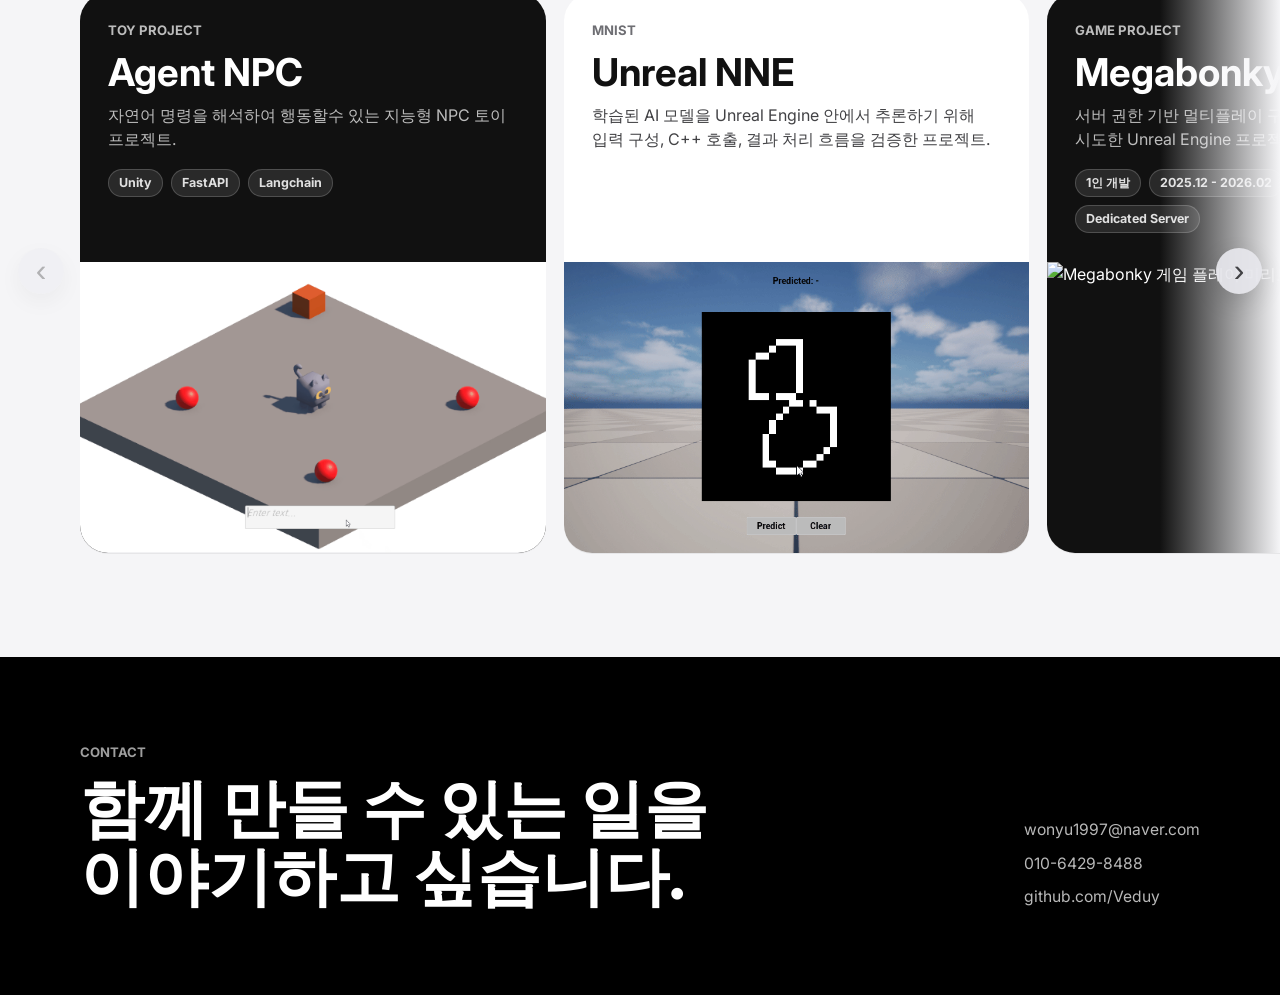
==== commit 4e44c38f: "project agent 수정중" ====
--- a/index.html
+++ b/index.html
@@ -74,6 +74,29 @@
         <div class="project-carousel" data-carousel>
           <div class="project-row">
             
+            <a class="project-tile project-tile-dark" href="project-agent-npc.html" aria-label="Agent NPC 상세 페이지로 이동">
+              <div>
+                <p class="tile-kicker">Toy Project</p>
+                <h3>Agent NPC</h3>
+                <p>자연어 명령을 해석하여 행동할수 있는 지능형 NPC 토이 프로젝트.</p>
+                <div class="project-tags" aria-label="사용 기술">
+                  <span>Unity</span>
+                  <span>FastAPI</span>
+                  <span>Langchain</span>
+                </div>
+              </div>
+              <img src="images/agent_npc_thumbnail.gif" alt="테스트 화면">
+            </a>
+
+            <a class="project-tile" href="project-unreal-nne.html" aria-label="Unreal NNE 상세 페이지로 이동">
+              <div>
+                <p class="tile-kicker">MNIST</p>
+                <h3>Unreal NNE</h3>
+                <p>학습된 AI 모델을 Unreal Engine 안에서 추론하기 위해 입력 구성, C++ 호출, 결과 처리 흐름을 검증한 프로젝트.</p>
+              </div>
+              <img src="images/MNIST.gif" alt="Unreal NNE MNIST 추론 화면">
+            </a>
+
             <a class="project-tile project-tile-dark" href="project-megabonky.html" aria-label="Megabonky 상세 페이지로 이동">
               <div>
                 <p class="tile-kicker">Game Project</p>
@@ -89,30 +112,6 @@
                 </div>
               </div>
               <img src="images/megabonky_thumbnail.gif" alt="Megabonky 게임 플레이 미리보기">
-            </a>
-
-            <a class="project-tile" href="project-unreal-nne.html" aria-label="Unreal NNE 상세 페이지로 이동">
-              <div>
-                <p class="tile-kicker">AI Integration</p>
-                <h3>Unreal NNE</h3>
-                <p>학습된 AI 모델을 Unreal Engine 안에서 추론하기 위해 입력 구성, C++ 호출, 결과 처리 흐름을 검증한 프로젝트.</p>
-              </div>
-              <img src="images/MNIST.gif" alt="Unreal NNE MNIST 추론 화면">
-            </a>
-
-            <a class="project-tile project-tile-dark" href="project-agent-npc.html" aria-label="Agent NPC 상세 페이지로 이동">
-              <div>
-                <p class="tile-kicker">진행중</p>
-                <h3>Agent NPC</h3>
-                <p>자연어 명령을 해석하여 행동할수 있는 지능형 NPC 토이 프로젝트.</p>
-                <div class="project-tags" aria-label="사용 기술">
-                  <span>Unity</span>
-                  <span>FastAPI</span>
-                  <span>AI</span>
-                  <span>Langchain</span>
-                </div>
-              </div>
-              <img src="images/agent_npc_thumbnail.gif" alt="테스트 화면">
             </a>
 
           </div>
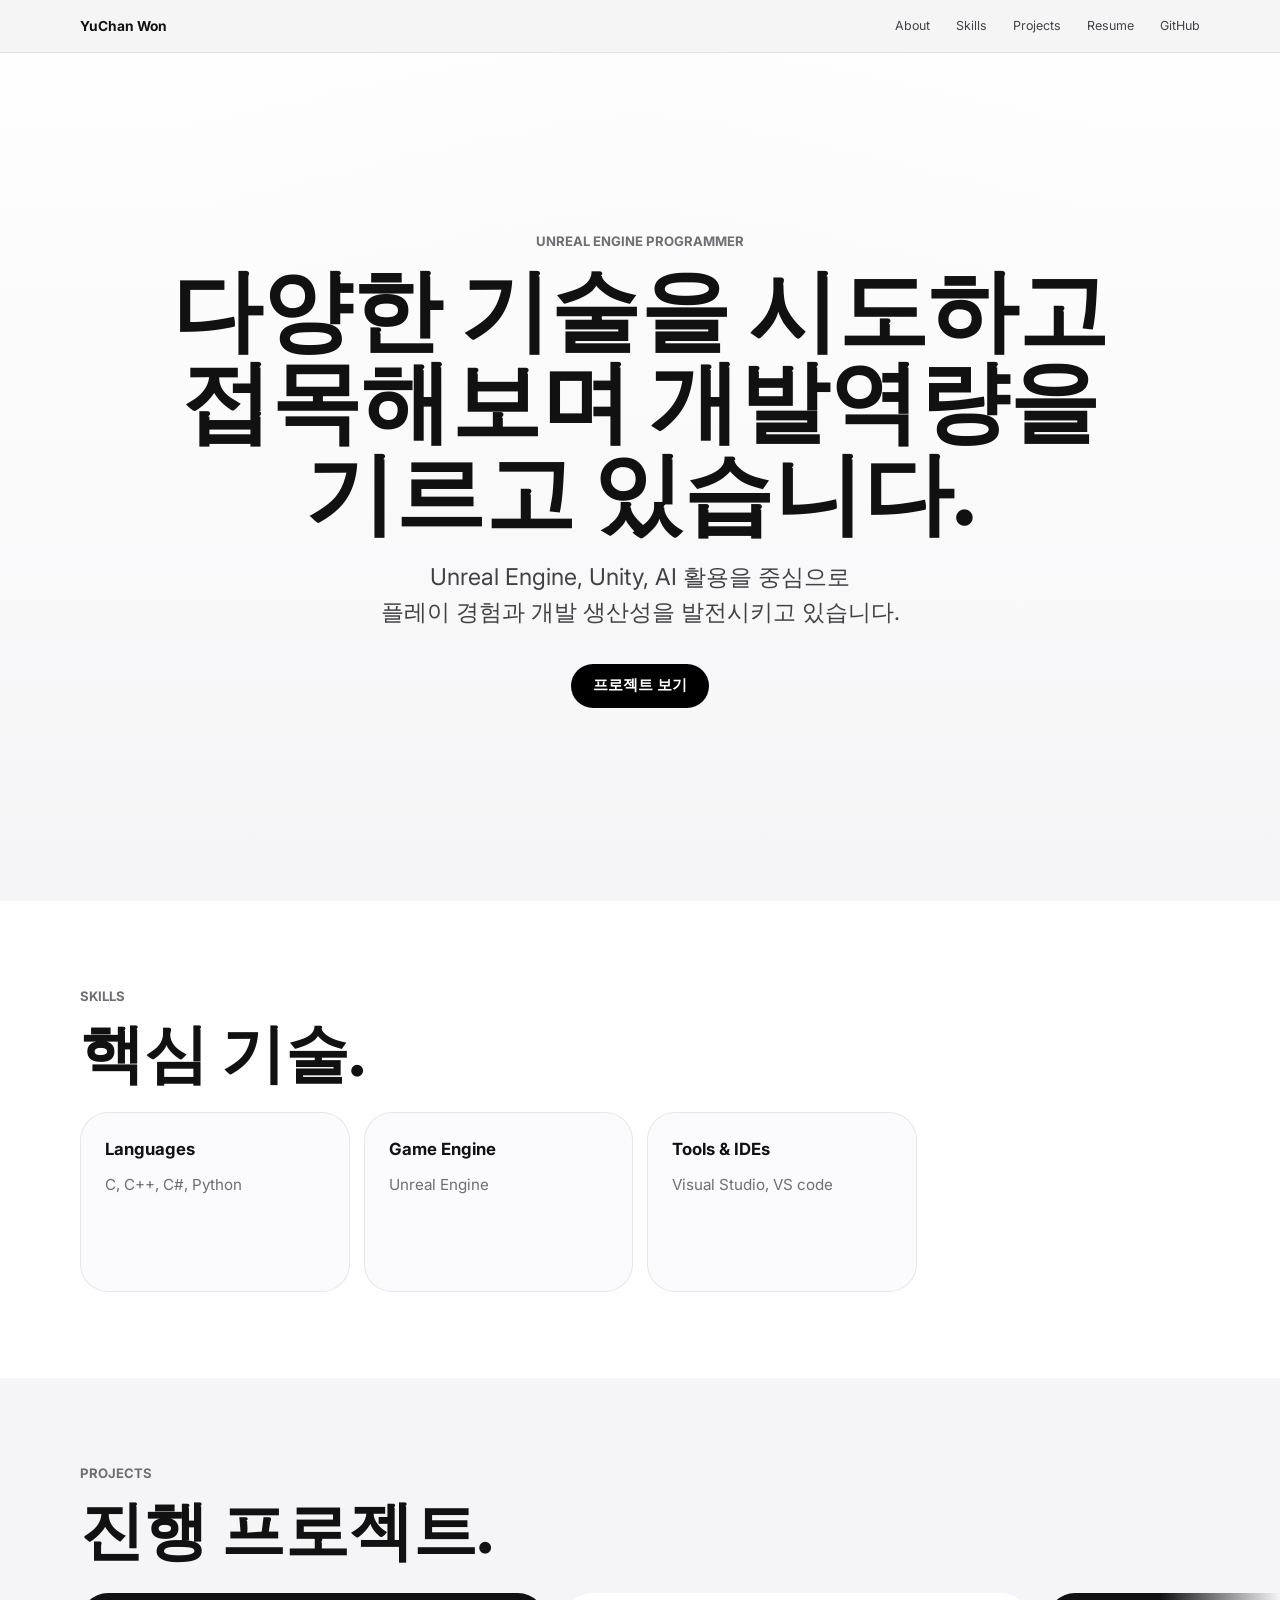
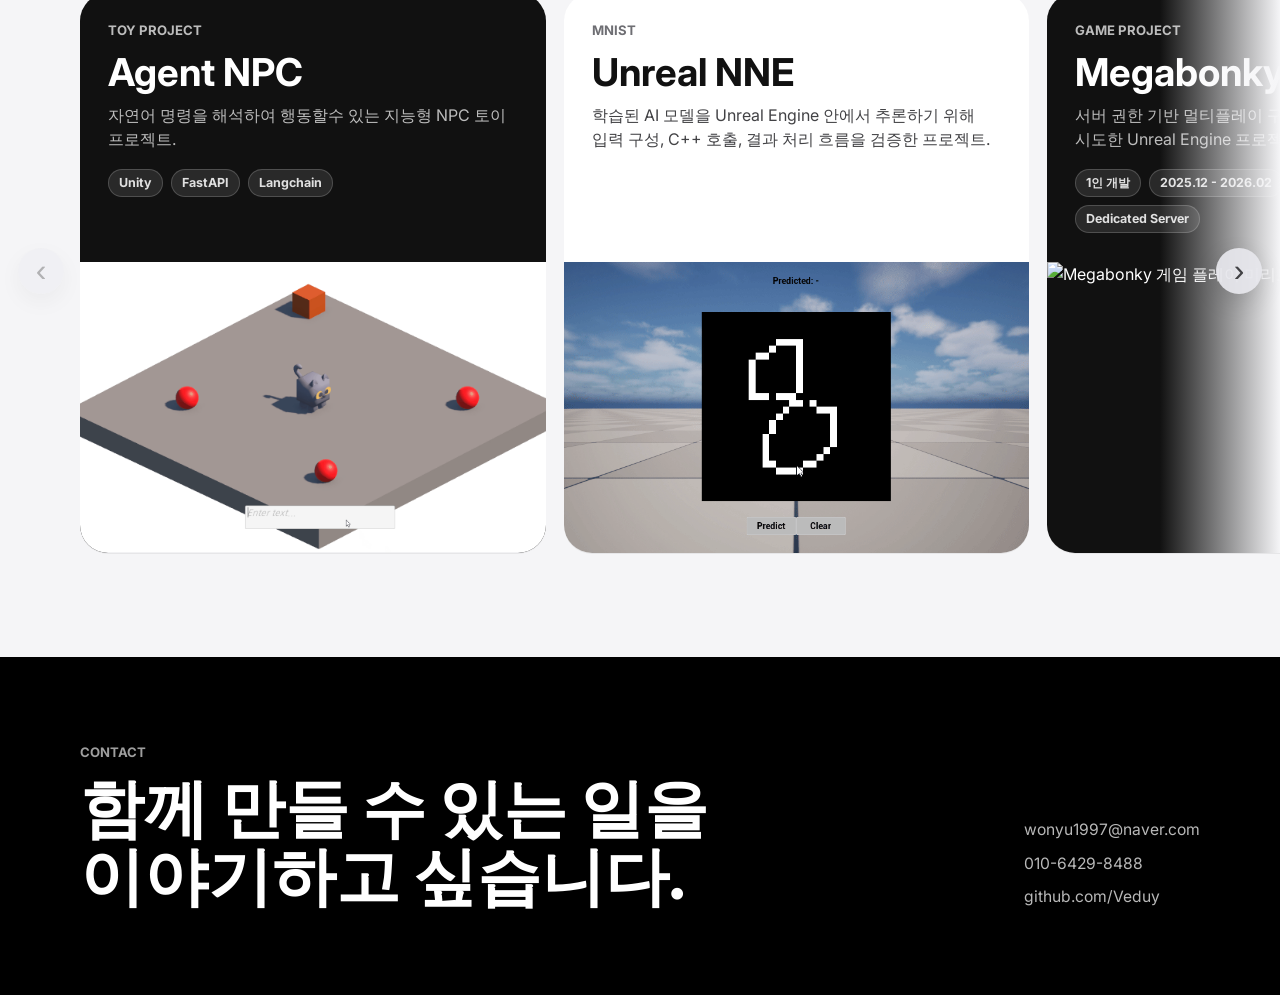
==== commit a99fc0e5: "project agent npc 초안" ====
--- a/index.html
+++ b/index.html
@@ -31,9 +31,9 @@
     <section class="hero" id="about">
       <div class="hero-inner">
         <p class="eyebrow">Unreal Engine Programmer</p>
-        <h1>게임 시스템과 AI 워크플로우를 설계하는 개발자, 원유찬입니다.</h1>
+        <h1>다양한 기술을 시도하고 접목해보며 개발역량을 기르고 있습니다. </h1>
         <p class="hero-copy">
-          Unreal Engine, Unity, AI 활용을 중심으로</br> 플레이 경험과 개발 생산성을 함께 개선하는 작업에 집중하고 있습니다.
+          Unreal Engine, Unity, AI 활용을 중심으로</br> 플레이 경험과 개발 생산성을 발전시키고 있습니다.
         </p>
         <div class="hero-actions">
           <a class="btn btn-dark" href="#projects">프로젝트 보기</a>
--- a/style.css
+++ b/style.css
@@ -681,6 +681,87 @@
   color: var(--muted-strong);
 }
 
+.star-grid {
+  display: grid;
+  grid-template-columns: repeat(2, minmax(0, 1fr));
+  gap: 14px;
+}
+
+.star-grid article {
+  min-height: 240px;
+  padding: 22px;
+  border: 1px solid rgba(0, 0, 0, 0.08);
+  border-radius: 8px;
+  background: #ffffff;
+}
+
+.star-grid span,
+.command-label {
+  display: inline-flex;
+  margin-bottom: 12px;
+  color: var(--muted);
+  font-size: 0.78rem;
+  font-weight: 800;
+  letter-spacing: 0;
+  text-transform: uppercase;
+}
+
+.star-grid h3 {
+  margin-bottom: 10px;
+  font-size: 1.08rem;
+  line-height: 1.35;
+}
+
+.star-grid p {
+  margin-bottom: 0;
+  color: var(--muted-strong);
+  font-size: 0.98rem;
+  line-height: 1.7;
+}
+
+.command-example {
+  display: grid;
+  grid-template-columns: minmax(220px, 32%) minmax(0, 1fr);
+  gap: 16px;
+  align-items: stretch;
+}
+
+.command-example>div,
+.command-example ol {
+  margin: 0;
+  padding: 22px;
+  border: 1px solid rgba(0, 0, 0, 0.08);
+  border-radius: 8px;
+  background: #ffffff;
+}
+
+.command-example strong {
+  display: block;
+  font-size: 1.35rem;
+  line-height: 1.35;
+  word-break: keep-all;
+}
+
+.command-example ol {
+  display: grid;
+  gap: 10px;
+  list-style-position: inside;
+}
+
+.command-example li {
+  color: var(--muted-strong);
+  font-size: 1rem;
+}
+
+.command-example li span {
+  display: inline-flex;
+  min-width: 82px;
+  margin-right: 8px;
+  color: var(--text);
+  font-size: 0.86rem;
+  font-weight: 800;
+}
+
 @keyframes fadeUp {
   from {
     opacity: 0;
@@ -812,4 +893,9 @@
   .system-flow {
     grid-template-columns: 1fr;
   }
-}
+
+  .star-grid,
+  .command-example {
+    grid-template-columns: 1fr;
+  }
+}
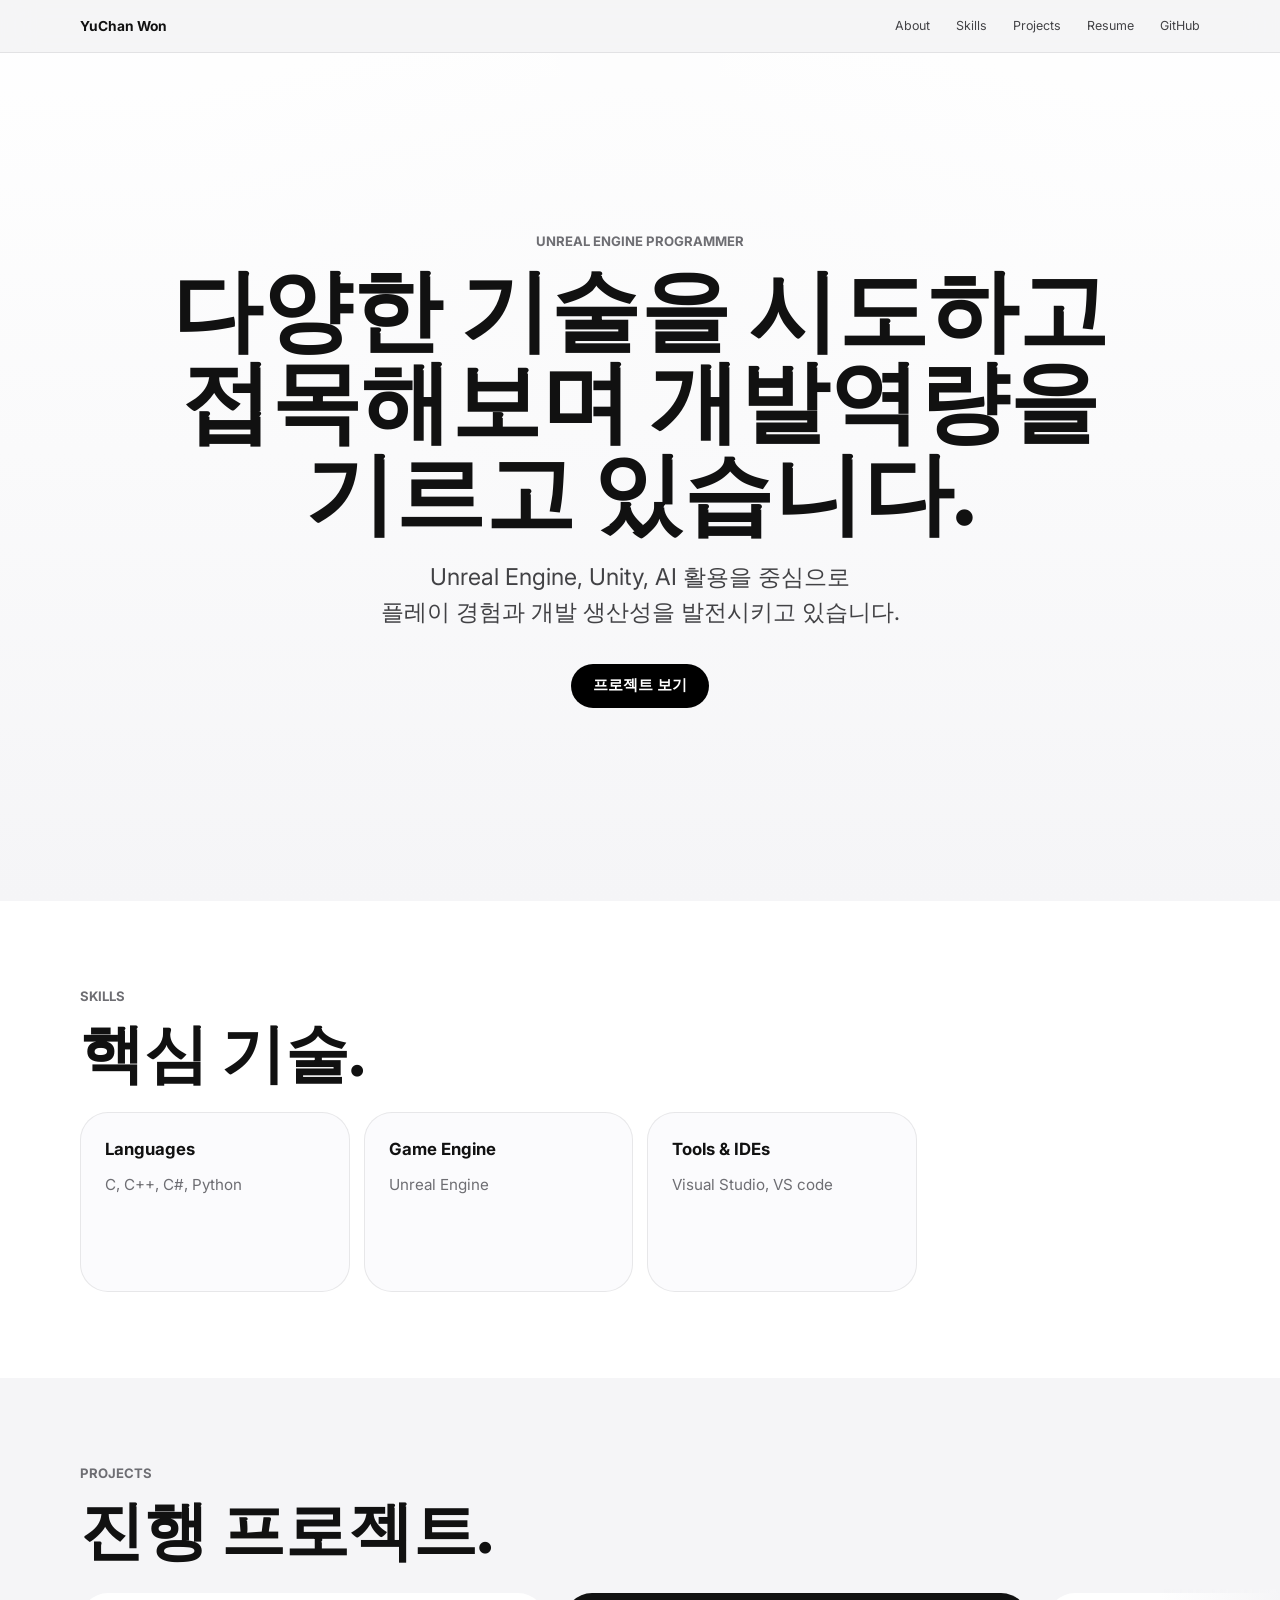
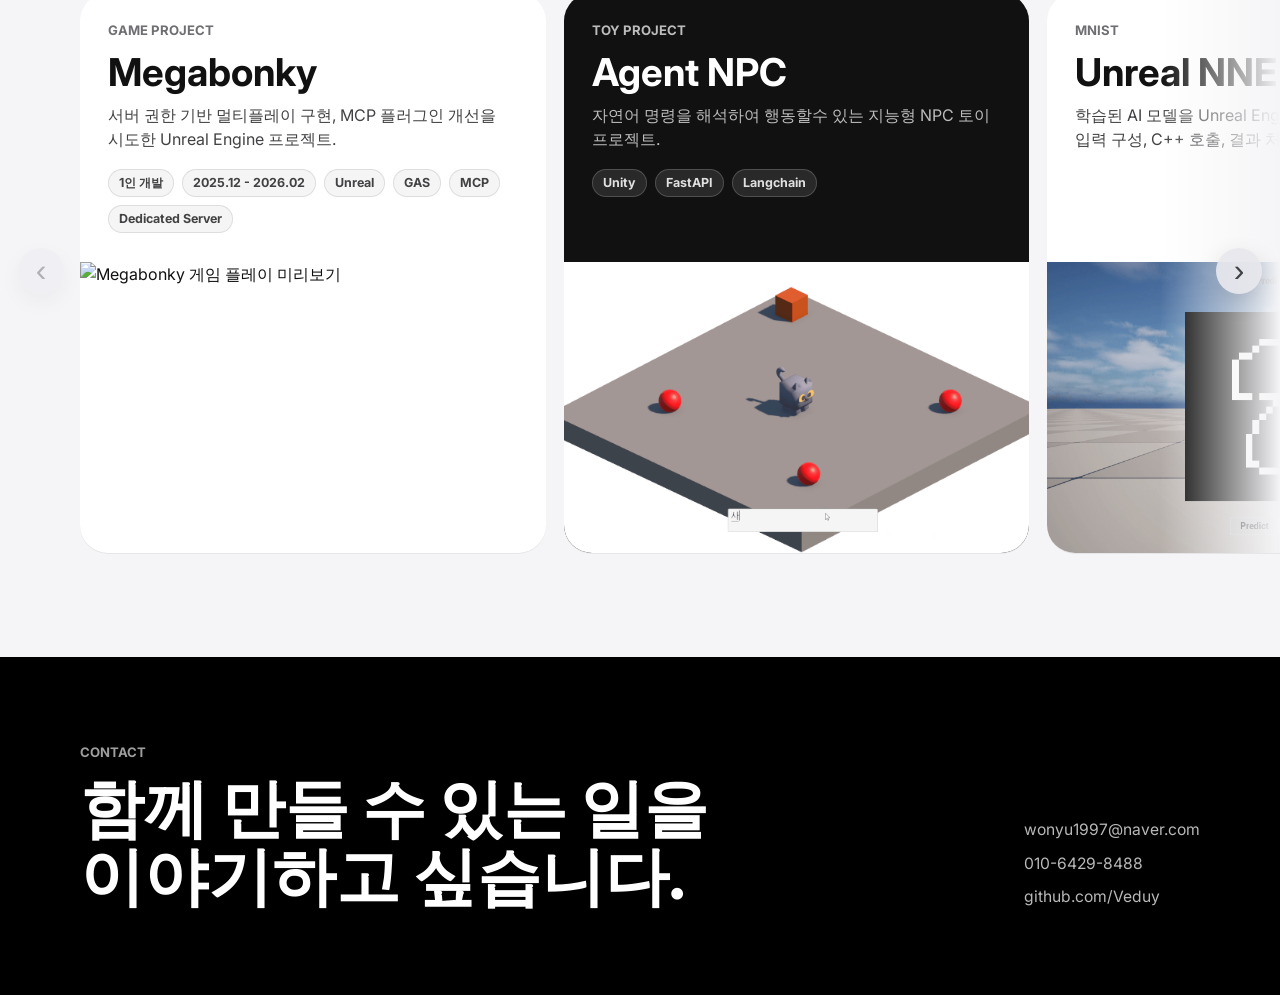
==== commit 846b4f92: "agent-npc 수정" ====
--- a/index.html
+++ b/index.html
@@ -74,30 +74,7 @@
         <div class="project-carousel" data-carousel>
           <div class="project-row">
             
-            <a class="project-tile project-tile-dark" href="project-agent-npc.html" aria-label="Agent NPC 상세 페이지로 이동">
-              <div>
-                <p class="tile-kicker">Toy Project</p>
-                <h3>Agent NPC</h3>
-                <p>자연어 명령을 해석하여 행동할수 있는 지능형 NPC 토이 프로젝트.</p>
-                <div class="project-tags" aria-label="사용 기술">
-                  <span>Unity</span>
-                  <span>FastAPI</span>
-                  <span>Langchain</span>
-                </div>
-              </div>
-              <img src="images/agent_npc_thumbnail.gif" alt="테스트 화면">
-            </a>
-
-            <a class="project-tile" href="project-unreal-nne.html" aria-label="Unreal NNE 상세 페이지로 이동">
-              <div>
-                <p class="tile-kicker">MNIST</p>
-                <h3>Unreal NNE</h3>
-                <p>학습된 AI 모델을 Unreal Engine 안에서 추론하기 위해 입력 구성, C++ 호출, 결과 처리 흐름을 검증한 프로젝트.</p>
-              </div>
-              <img src="images/MNIST.gif" alt="Unreal NNE MNIST 추론 화면">
-            </a>
-
-            <a class="project-tile project-tile-dark" href="project-megabonky.html" aria-label="Megabonky 상세 페이지로 이동">
+            <a class="project-tile" href="project-megabonky.html" aria-label="Megabonky 상세 페이지로 이동">
               <div>
                 <p class="tile-kicker">Game Project</p>
                 <h3>Megabonky</h3>
@@ -114,6 +91,28 @@
               <img src="images/megabonky_thumbnail.gif" alt="Megabonky 게임 플레이 미리보기">
             </a>
 
+            <a class="project-tile project-tile-dark" href="project-agent-npc.html" aria-label="Agent NPC 상세 페이지로 이동">
+              <div>
+                <p class="tile-kicker">Toy Project</p>
+                <h3>Agent NPC</h3>
+                <p>자연어 명령을 해석하여 행동할수 있는 지능형 NPC 토이 프로젝트.</p>
+                <div class="project-tags" aria-label="사용 기술">
+                  <span>Unity</span>
+                  <span>FastAPI</span>
+                  <span>Langchain</span>
+                </div>
+              </div>
+              <img src="images/agentnpc_thumbnail.gif" alt="테스트 화면">
+            </a>
+
+            <a class="project-tile" href="project-unreal-nne.html" aria-label="Unreal NNE 상세 페이지로 이동">
+              <div>
+                <p class="tile-kicker">MNIST</p>
+                <h3>Unreal NNE</h3>
+                <p>학습된 AI 모델을 Unreal Engine 안에서 추론하기 위해 입력 구성, C++ 호출, 결과 처리 흐름을 검증한 프로젝트.</p>
+              </div>
+              <img src="images/MNIST.gif" alt="Unreal NNE MNIST 추론 화면">
+            </a>
           </div>
 
           <div class="carousel-controls" aria-label="Project carousel controls">
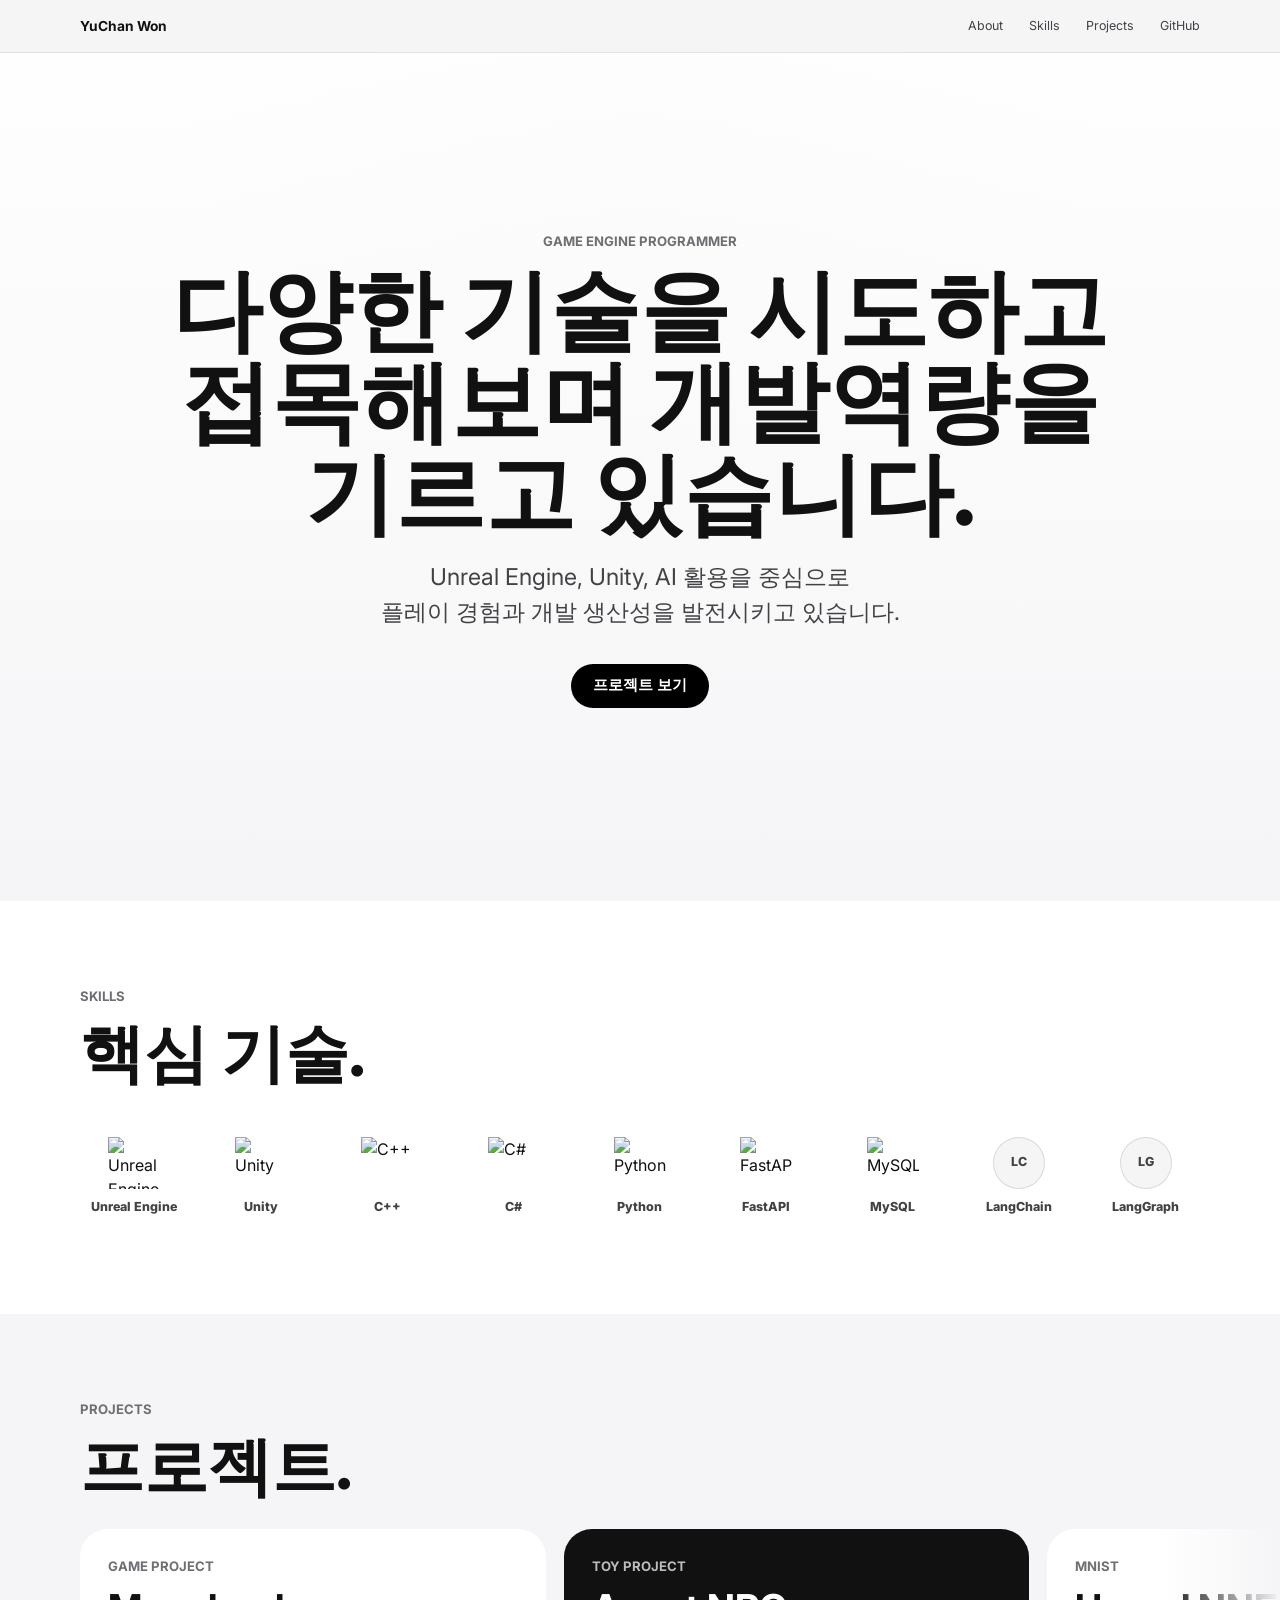
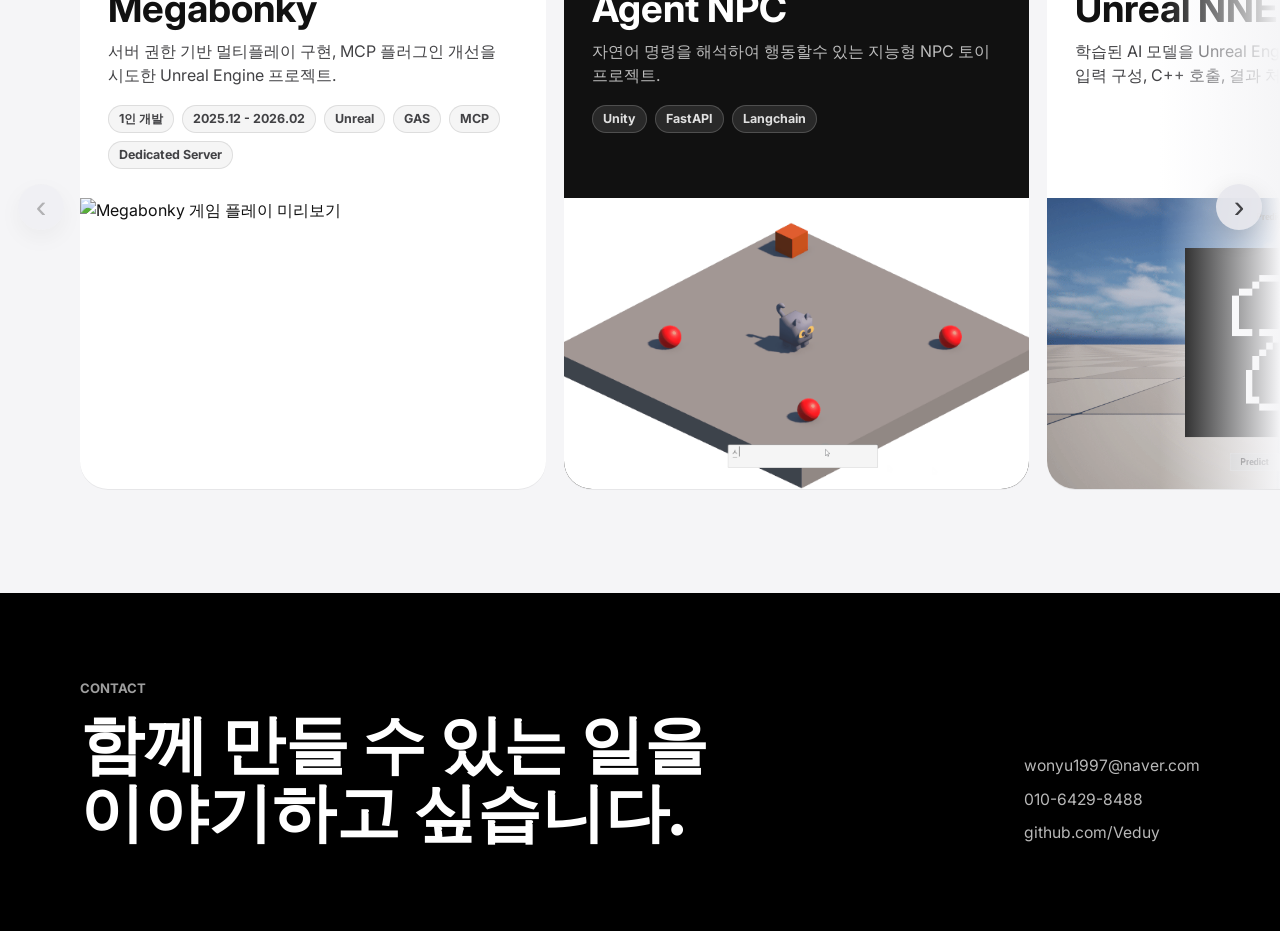
==== commit fb9506e6: "기술스택 아이콘 변경" ====
--- a/index.html
+++ b/index.html
@@ -21,7 +21,6 @@
         <a href="#about">About</a>
         <a href="#skills">Skills</a>
         <a href="#projects">Projects</a>
-        <a href="resume.html">Resume</a>
         <a href="https://github.com/Veduy" target="_blank" rel="noopener">GitHub</a>
       </div>
     </div>
@@ -30,7 +29,7 @@
   <main>
     <section class="hero" id="about">
       <div class="hero-inner">
-        <p class="eyebrow">Unreal Engine Programmer</p>
+        <p class="eyebrow">Game Engine Programmer</p>
         <h1>다양한 기술을 시도하고 접목해보며 개발역량을 기르고 있습니다. </h1>
         <p class="hero-copy">
           Unreal Engine, Unity, AI 활용을 중심으로</br> 플레이 경험과 개발 생산성을 발전시키고 있습니다.
@@ -47,20 +46,46 @@
           <p class="section-kicker">Skills</p>
           <h2>핵심 기술.</h2>
         </div>
-        <div class="skills-grid">
-          <article class="skill-card">
-            <h3>Languages</h3>
-            <p>C, C++, C#, Python</p>
-          </article>
-          <article class="skill-card">
-            <h3>Game Engine</h3>
-            <p>Unreal Engine</p>
-          </article>
-          <article class="skill-card">
-            <h3>Tools & IDEs</h3>
-            <p>Visual Studio, VS code</p>
-          </article>
-        </div>
+        <article class="skill-card skill-card-wide" aria-label="기술 스택">
+          <div class="skill-icon-grid">
+            <div class="skill-icon-item">
+              <img src="https://cdn.jsdelivr.net/gh/devicons/devicon@latest/icons/unrealengine/unrealengine-original.svg" alt="Unreal Engine">
+              <span>Unreal Engine</span>
+            </div>
+            <div class="skill-icon-item">
+              <img src="https://cdn.jsdelivr.net/gh/devicons/devicon@latest/icons/unity/unity-original.svg" alt="Unity">
+              <span>Unity</span>
+            </div>
+            <div class="skill-icon-item">
+              <img src="https://cdn.jsdelivr.net/gh/devicons/devicon@latest/icons/cplusplus/cplusplus-original.svg" alt="C++">
+              <span>C++</span>
+            </div>
+            <div class="skill-icon-item">
+              <img src="https://cdn.jsdelivr.net/gh/devicons/devicon@latest/icons/csharp/csharp-original.svg" alt="C#">
+              <span>C#</span>
+            </div>
+            <div class="skill-icon-item">
+              <img src="https://cdn.jsdelivr.net/gh/devicons/devicon@latest/icons/python/python-original.svg" alt="Python">
+              <span>Python</span>
+            </div>
+            <div class="skill-icon-item">
+              <img src="https://cdn.jsdelivr.net/gh/devicons/devicon@latest/icons/fastapi/fastapi-original.svg" alt="FastAPI">
+              <span>FastAPI</span>
+            </div>
+            <div class="skill-icon-item">
+              <img src="https://cdn.jsdelivr.net/gh/devicons/devicon@latest/icons/mysql/mysql-original.svg" alt="MySQL">
+              <span>MySQL</span>
+            </div>
+            <div class="skill-icon-item">
+              <span class="skill-text-icon">LC</span>
+              <span>LangChain</span>
+            </div>
+            <div class="skill-icon-item">
+              <span class="skill-text-icon">LG</span>
+              <span>LangGraph</span>
+            </div>
+          </div>
+        </article>
       </div>
     </section>
 
@@ -68,7 +93,7 @@
       <div class="section-inner">
         <div class="section-heading">
           <p class="section-kicker">Projects</p>
-          <h2>진행 프로젝트.</h2>
+          <h2>프로젝트.</h2>
         </div>
 
         <div class="project-carousel" data-carousel>
--- a/style.css
+++ b/style.css
@@ -191,14 +191,15 @@
   word-break: keep-all;
 }
 
-.skills-grid {
-  display: grid;
-  grid-template-columns: repeat(4, 1fr);
+.skills-grid,
+.skill-columns {
+  display: grid;
+  grid-template-columns: repeat(2, minmax(0, 1fr));
   gap: 14px;
 }
 
 .skill-card {
-  min-height: 180px;
+  min-height: 220px;
   padding: 24px;
   border: 1px solid rgba(0, 0, 0, 0.08);
   border-radius: var(--radius);
@@ -212,14 +213,68 @@
 }
 
 .skill-card h3 {
-  margin-bottom: 12px;
-  font-size: 1.05rem;
+  margin-bottom: 20px;
+  font-size: 1.2rem;
 }
 
 .skill-card p {
   margin-bottom: 0;
   color: var(--muted);
   font-size: 0.95rem;
+}
+
+.skill-card-wide {
+  min-height: 0;
+  padding: 12px 0 0;
+  border: 0;
+  background: transparent;
+}
+
+.skill-card-wide:hover {
+  transform: none;
+  box-shadow: none;
+}
+
+.skill-icon-grid {
+  display: grid;
+  grid-template-columns: repeat(9, minmax(72px, 1fr));
+  gap: 18px;
+}
+
+.skill-icon-item {
+  min-height: 104px;
+  display: grid;
+  place-items: center;
+  gap: 10px;
+  padding: 12px 8px;
+}
+
+.skill-icon-item img {
+  width: 52px;
+  height: 52px;
+  object-fit: contain;
+}
+
+.skill-icon-item span,
+.skill-text-icon {
+  color: var(--muted-strong);
+  font-size: 0.78rem;
+  font-weight: 800;
+  line-height: 1.2;
+  text-align: center;
+  word-break: keep-all;
+}
+
+.skill-text-icon {
+  width: 52px;
+  height: 52px;
+  display: inline-grid;
+  place-items: center;
+  border: 1px solid rgba(17, 17, 17, 0.12);
+  border-radius: 50%;
+  color: var(--text);
+  background: rgba(17, 17, 17, 0.04);
+  font-size: 0.92rem;
 }
 
 .project-carousel {
@@ -796,6 +851,14 @@
     grid-template-columns: repeat(2, 1fr);
   }
 
+  .skill-columns {
+    grid-template-columns: 1fr;
+  }
+
+  .skill-icon-grid {
+    grid-template-columns: repeat(4, minmax(0, 1fr));
+  }
+
   .contact-inner {
     grid-template-columns: 1fr;
     align-items: start;
@@ -853,6 +916,10 @@
     grid-template-columns: 1fr;
   }
 
+  .skill-icon-grid {
+    grid-template-columns: repeat(2, minmax(0, 1fr));
+  }
+
   .project-carousel {
     --carousel-side: 16px;
     margin-right: -16px;
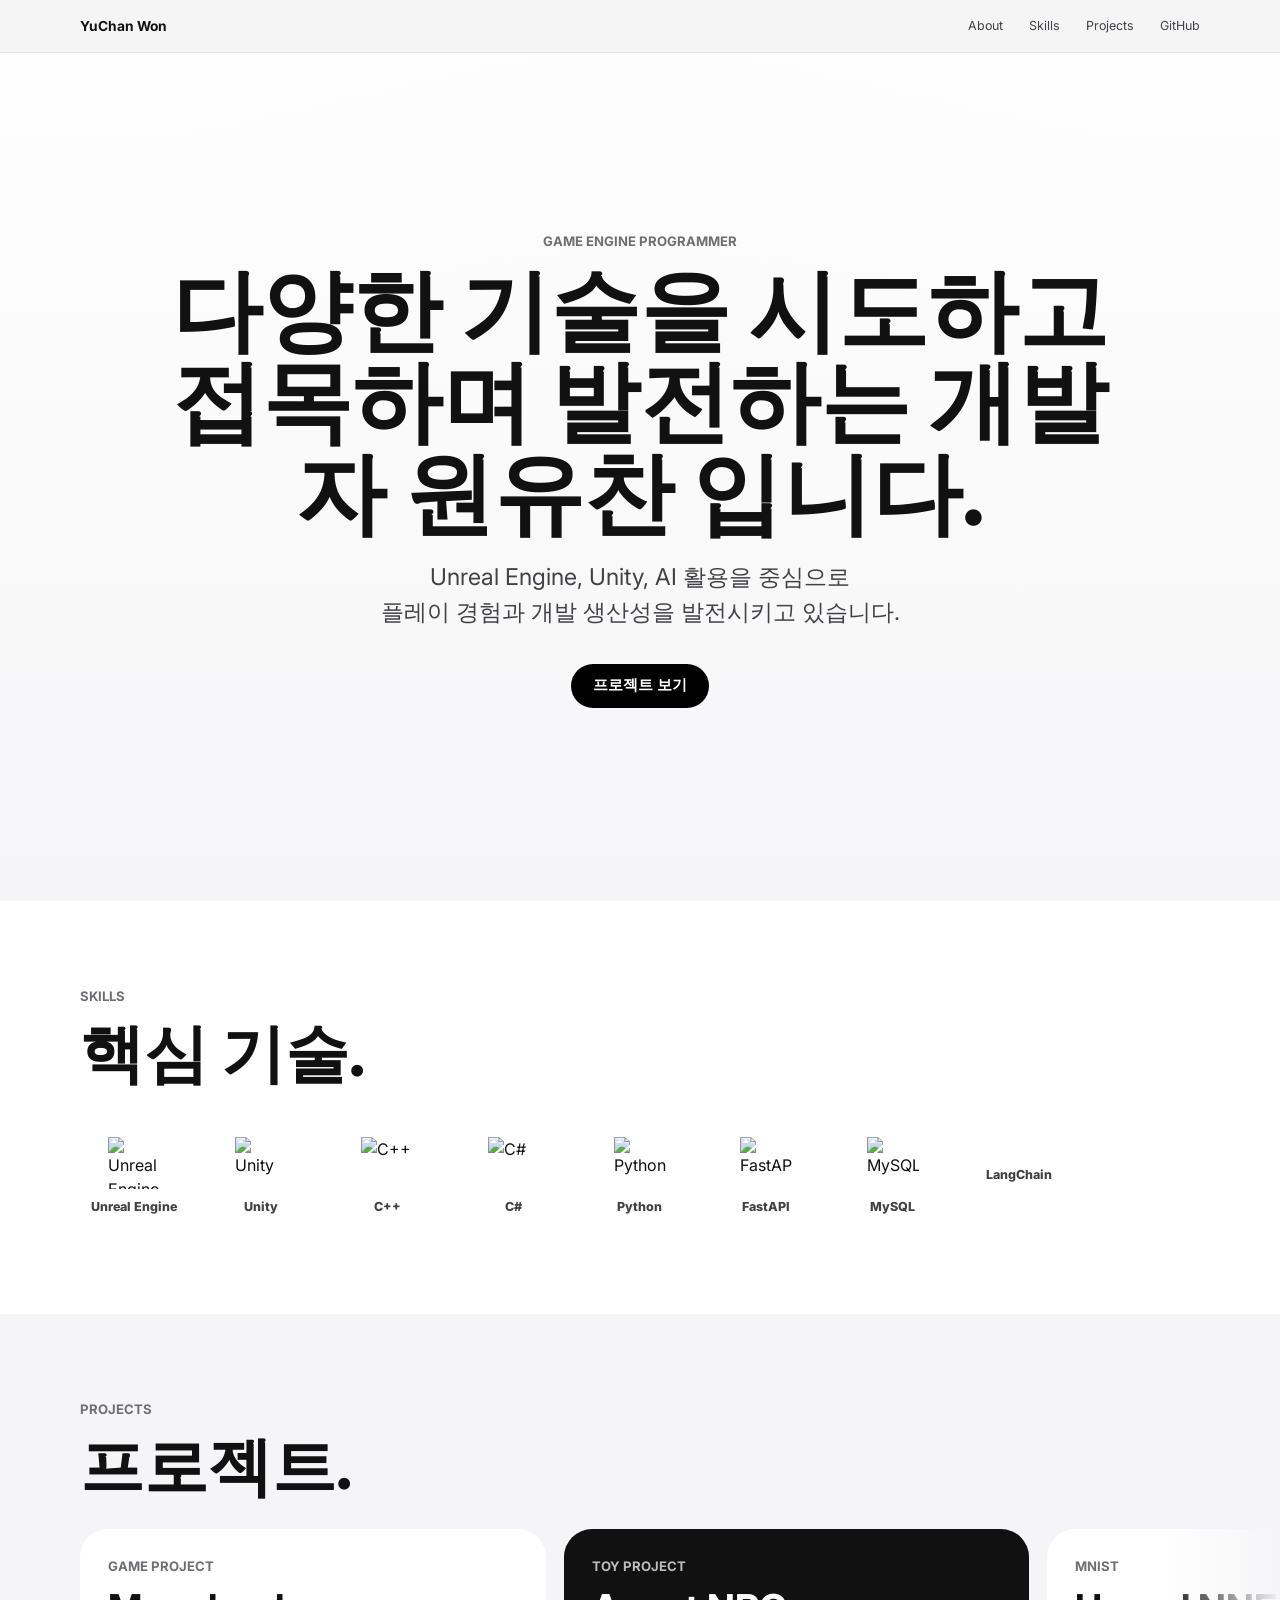
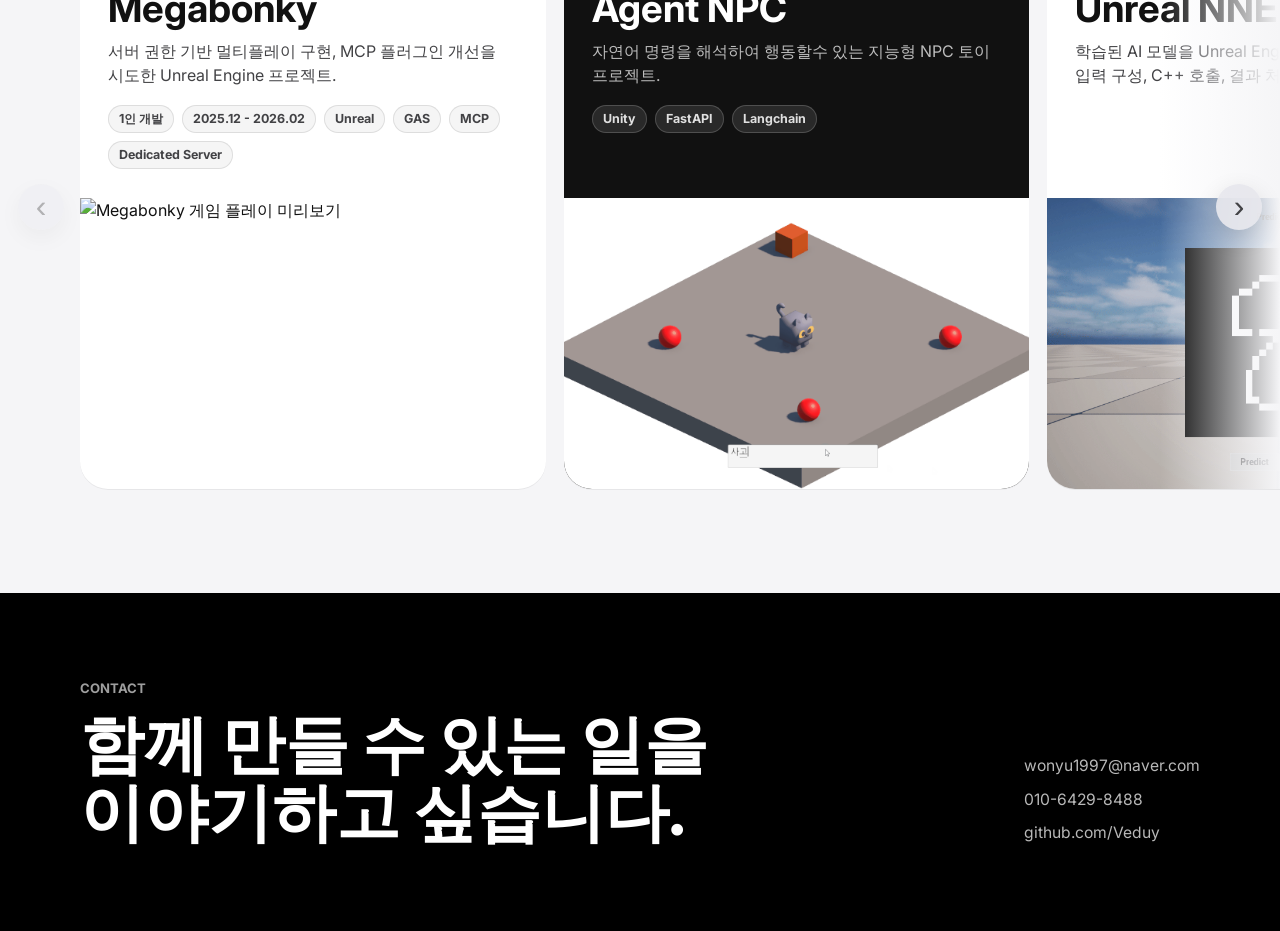
==== commit fef2f811: "skills 수정" ====
--- a/index.html
+++ b/index.html
@@ -30,7 +30,7 @@
     <section class="hero" id="about">
       <div class="hero-inner">
         <p class="eyebrow">Game Engine Programmer</p>
-        <h1>다양한 기술을 시도하고 접목해보며 개발역량을 기르고 있습니다. </h1>
+        <h1>다양한 기술을 시도하고 접목하며 발전하는 개발자 원유찬 입니다.</h1>
         <p class="hero-copy">
           Unreal Engine, Unity, AI 활용을 중심으로</br> 플레이 경험과 개발 생산성을 발전시키고 있습니다.
         </p>
@@ -48,44 +48,39 @@
         </div>
         <article class="skill-card skill-card-wide" aria-label="기술 스택">
           <div class="skill-icon-grid">
-            <div class="skill-icon-item">
+            <div class="skill-icon-item" tabindex="0" data-level="주요">
               <img src="https://cdn.jsdelivr.net/gh/devicons/devicon@latest/icons/unrealengine/unrealengine-original.svg" alt="Unreal Engine">
               <span>Unreal Engine</span>
             </div>
-            <div class="skill-icon-item">
+            <div class="skill-icon-item" tabindex="0" data-level="활용 가능">
               <img src="https://cdn.jsdelivr.net/gh/devicons/devicon@latest/icons/unity/unity-original.svg" alt="Unity">
               <span>Unity</span>
             </div>
-            <div class="skill-icon-item">
+            <div class="skill-icon-item" tabindex="0" data-level="주요">
               <img src="https://cdn.jsdelivr.net/gh/devicons/devicon@latest/icons/cplusplus/cplusplus-original.svg" alt="C++">
               <span>C++</span>
             </div>
-            <div class="skill-icon-item">
+            <div class="skill-icon-item" tabindex="0" data-level="활용 가능">
               <img src="https://cdn.jsdelivr.net/gh/devicons/devicon@latest/icons/csharp/csharp-original.svg" alt="C#">
               <span>C#</span>
             </div>
-            <div class="skill-icon-item">
+            <div class="skill-icon-item" tabindex="0" data-level="활용 가능">
               <img src="https://cdn.jsdelivr.net/gh/devicons/devicon@latest/icons/python/python-original.svg" alt="Python">
               <span>Python</span>
             </div>
-            <div class="skill-icon-item">
+            <div class="skill-icon-item" tabindex="0" data-level="경험">
               <img src="https://cdn.jsdelivr.net/gh/devicons/devicon@latest/icons/fastapi/fastapi-original.svg" alt="FastAPI">
               <span>FastAPI</span>
             </div>
-            <div class="skill-icon-item">
+            <div class="skill-icon-item" tabindex="0" data-level="경험">
               <img src="https://cdn.jsdelivr.net/gh/devicons/devicon@latest/icons/mysql/mysql-original.svg" alt="MySQL">
               <span>MySQL</span>
             </div>
-            <div class="skill-icon-item">
-              <span class="skill-text-icon">LC</span>
-              <span>LangChain</span>
-            </div>
-            <div class="skill-icon-item">
-              <span class="skill-text-icon">LG</span>
-              <span>LangGraph</span>
+            <div class="skill-icon-item" tabindex="0" data-level="경험">
+              <span class="skill-name-only">LangChain</span>
             </div>
           </div>
-        </article>
+        </article>  
       </div>
     </section>
 
--- a/style.css
+++ b/style.css
@@ -242,11 +242,50 @@
 }
 
 .skill-icon-item {
+  position: relative;
   min-height: 104px;
   display: grid;
   place-items: center;
   gap: 10px;
   padding: 12px 8px;
+  border-radius: 8px;
+  outline: none;
+  transition: transform var(--transition), background var(--transition);
+}
+
+.skill-icon-item:hover,
+.skill-icon-item:focus,
+.skill-icon-item:focus-within {
+  transform: translateY(-3px);
+  background: rgba(17, 17, 17, 0.035);
+}
+
+.skill-icon-item::after {
+  position: absolute;
+  left: 50%;
+  bottom: calc(100% + 8px);
+  z-index: 2;
+  padding: 7px 10px;
+  border-radius: 999px;
+  color: #ffffff;
+  background: rgba(17, 17, 17, 0.92);
+  box-shadow: 0 8px 24px rgba(0, 0, 0, 0.14);
+  content: attr(data-level);
+  font-size: 0.72rem;
+  font-weight: 800;
+  line-height: 1;
+  white-space: nowrap;
+  opacity: 0;
+  pointer-events: none;
+  transform: translate(-50%, 6px);
+  transition: opacity var(--transition), transform var(--transition);
+}
+
+.skill-icon-item:hover::after,
+.skill-icon-item:focus::after,
+.skill-icon-item:focus-within::after {
+  opacity: 1;
+  transform: translate(-50%, 0);
 }
 
 .skill-icon-item img {
@@ -275,6 +314,12 @@
   color: var(--text);
   background: rgba(17, 17, 17, 0.04);
   font-size: 0.92rem;
+}
+
+.skill-name-only {
+  align-self: center;
+  color: var(--text);
+  font-size: 0.9rem;
 }
 
 .project-carousel {
